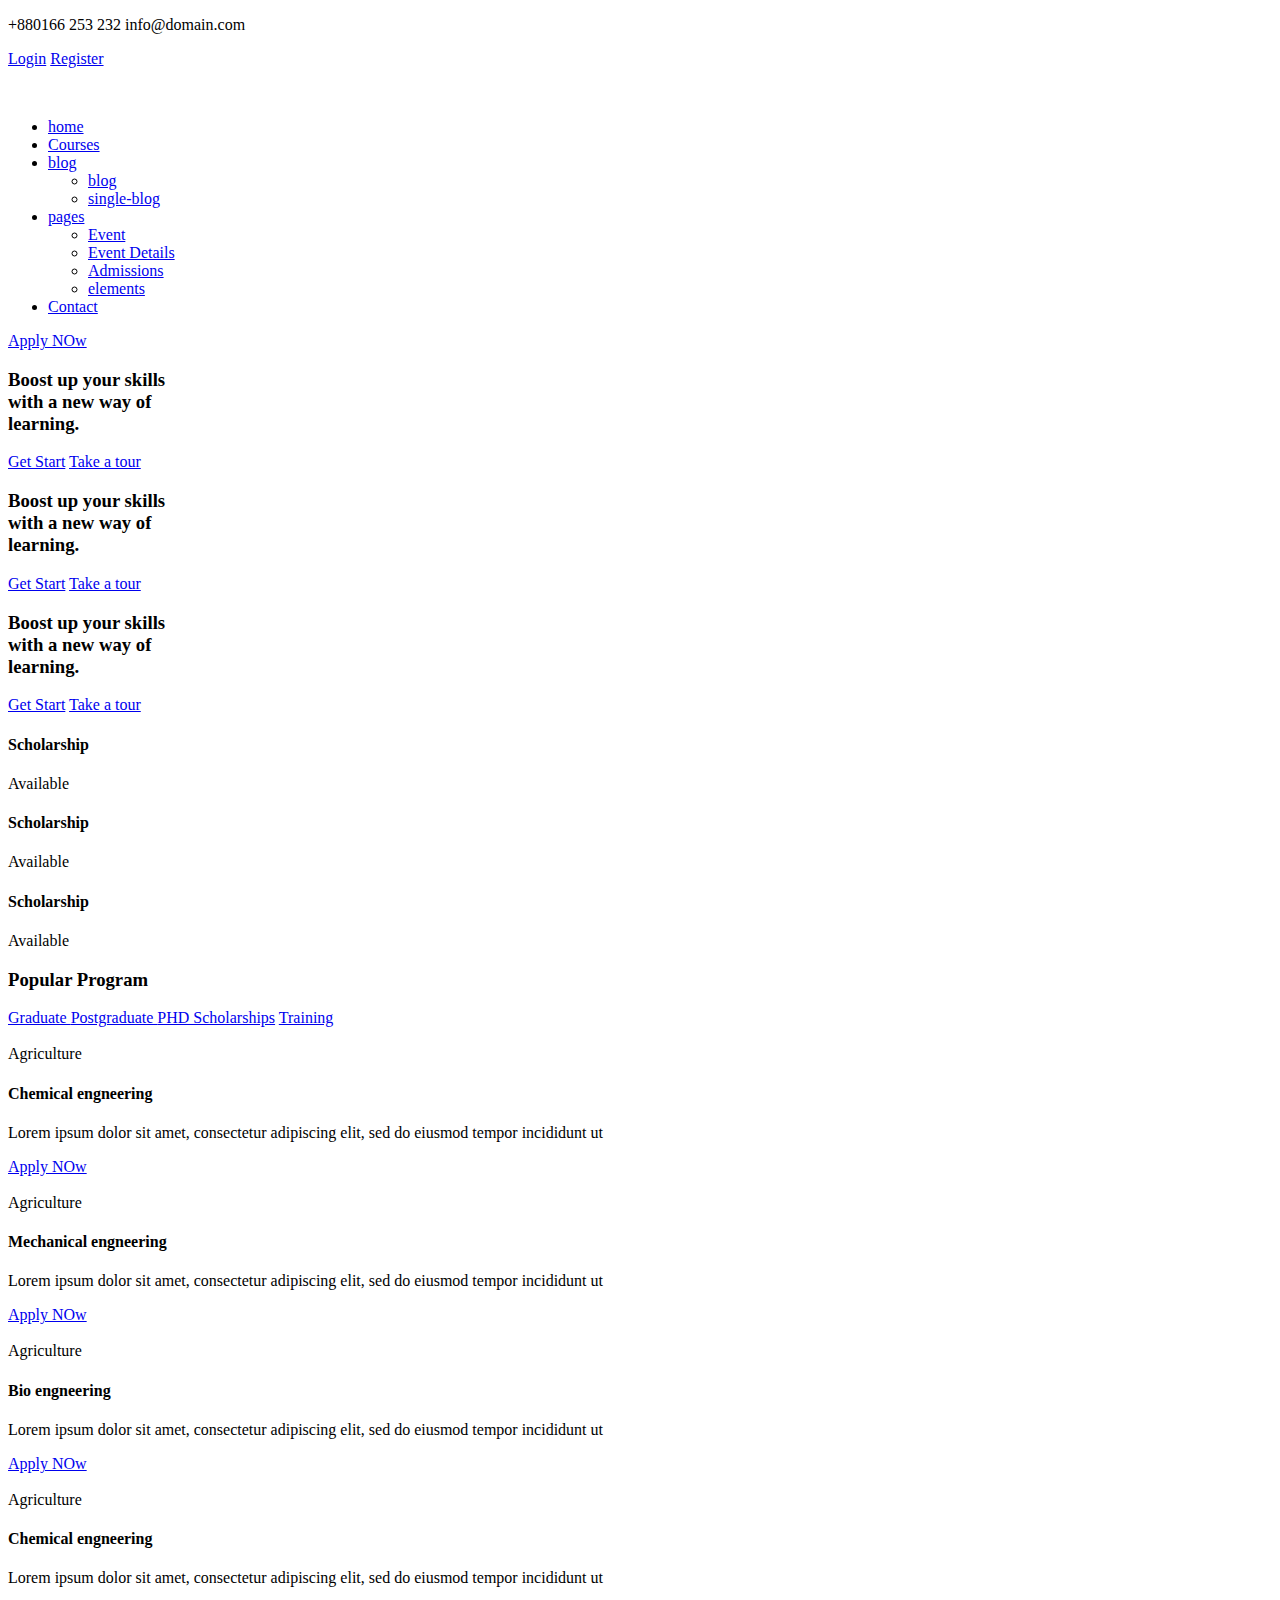
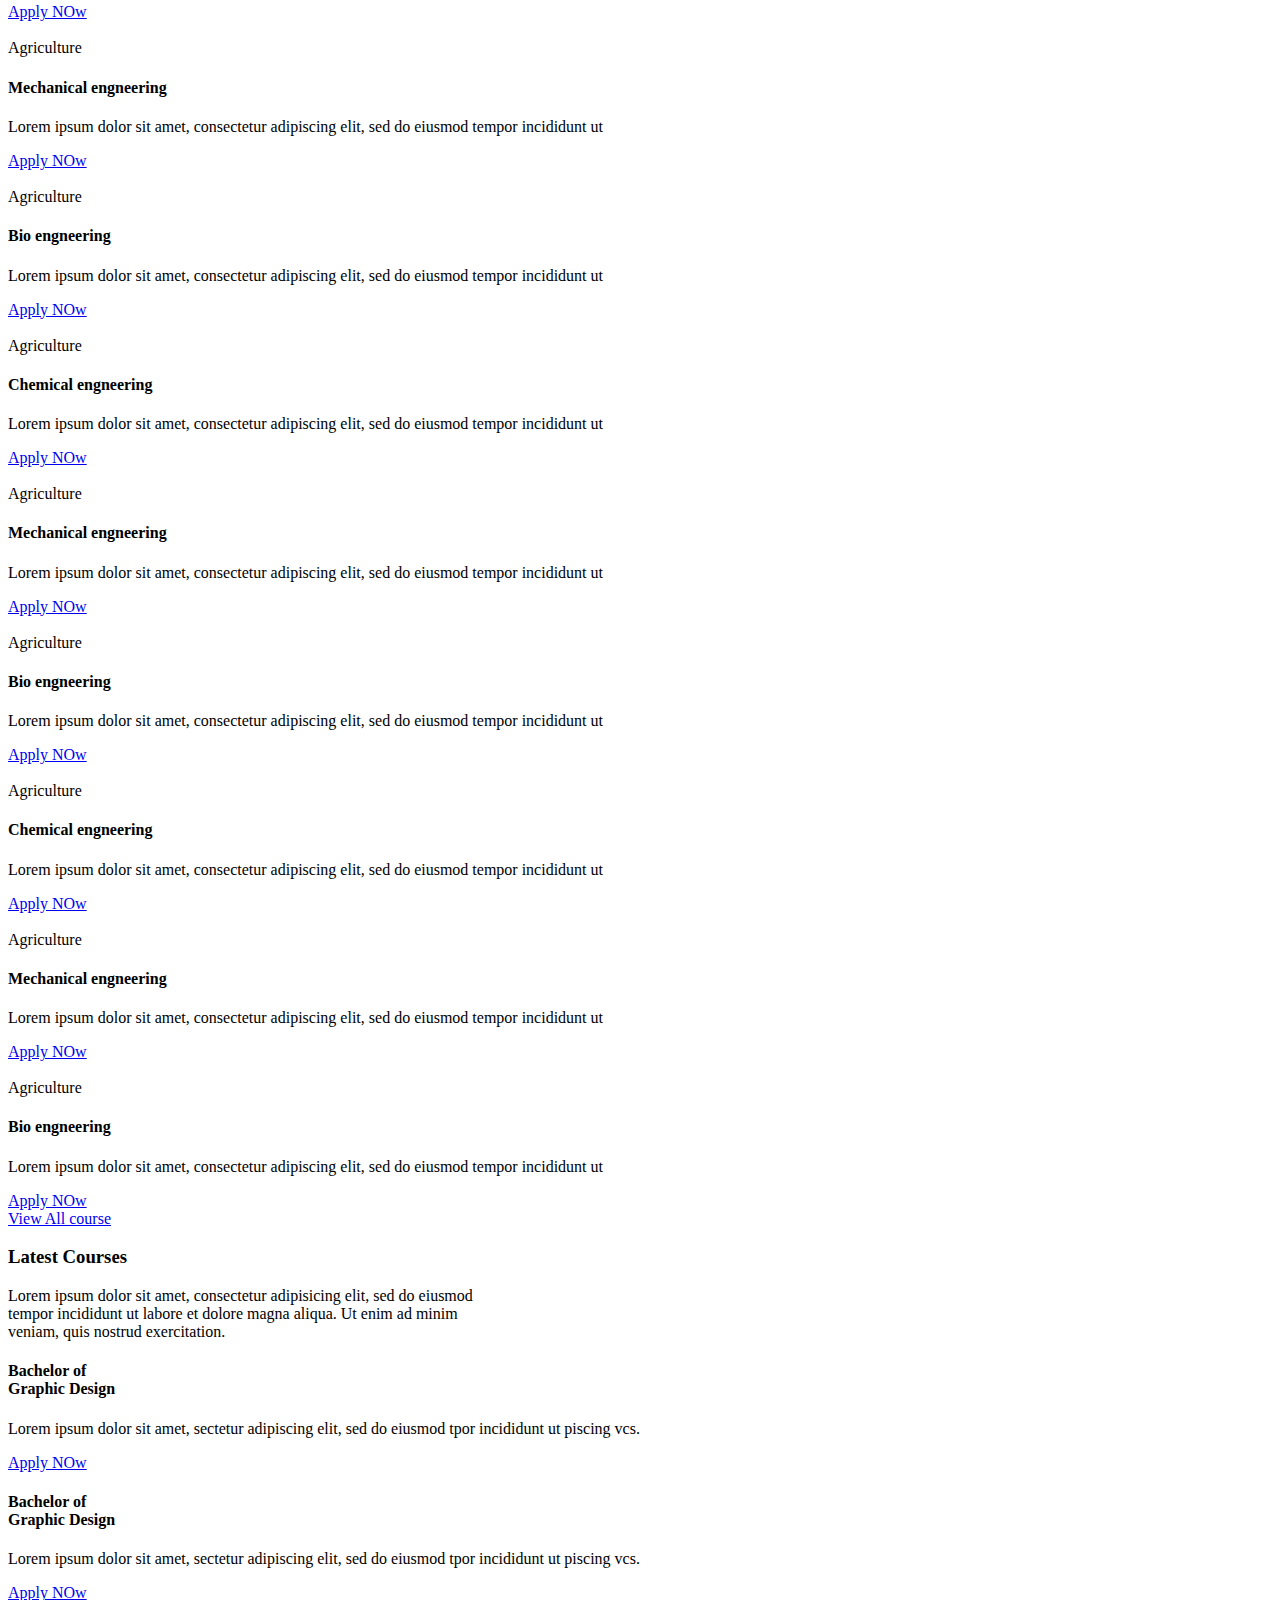
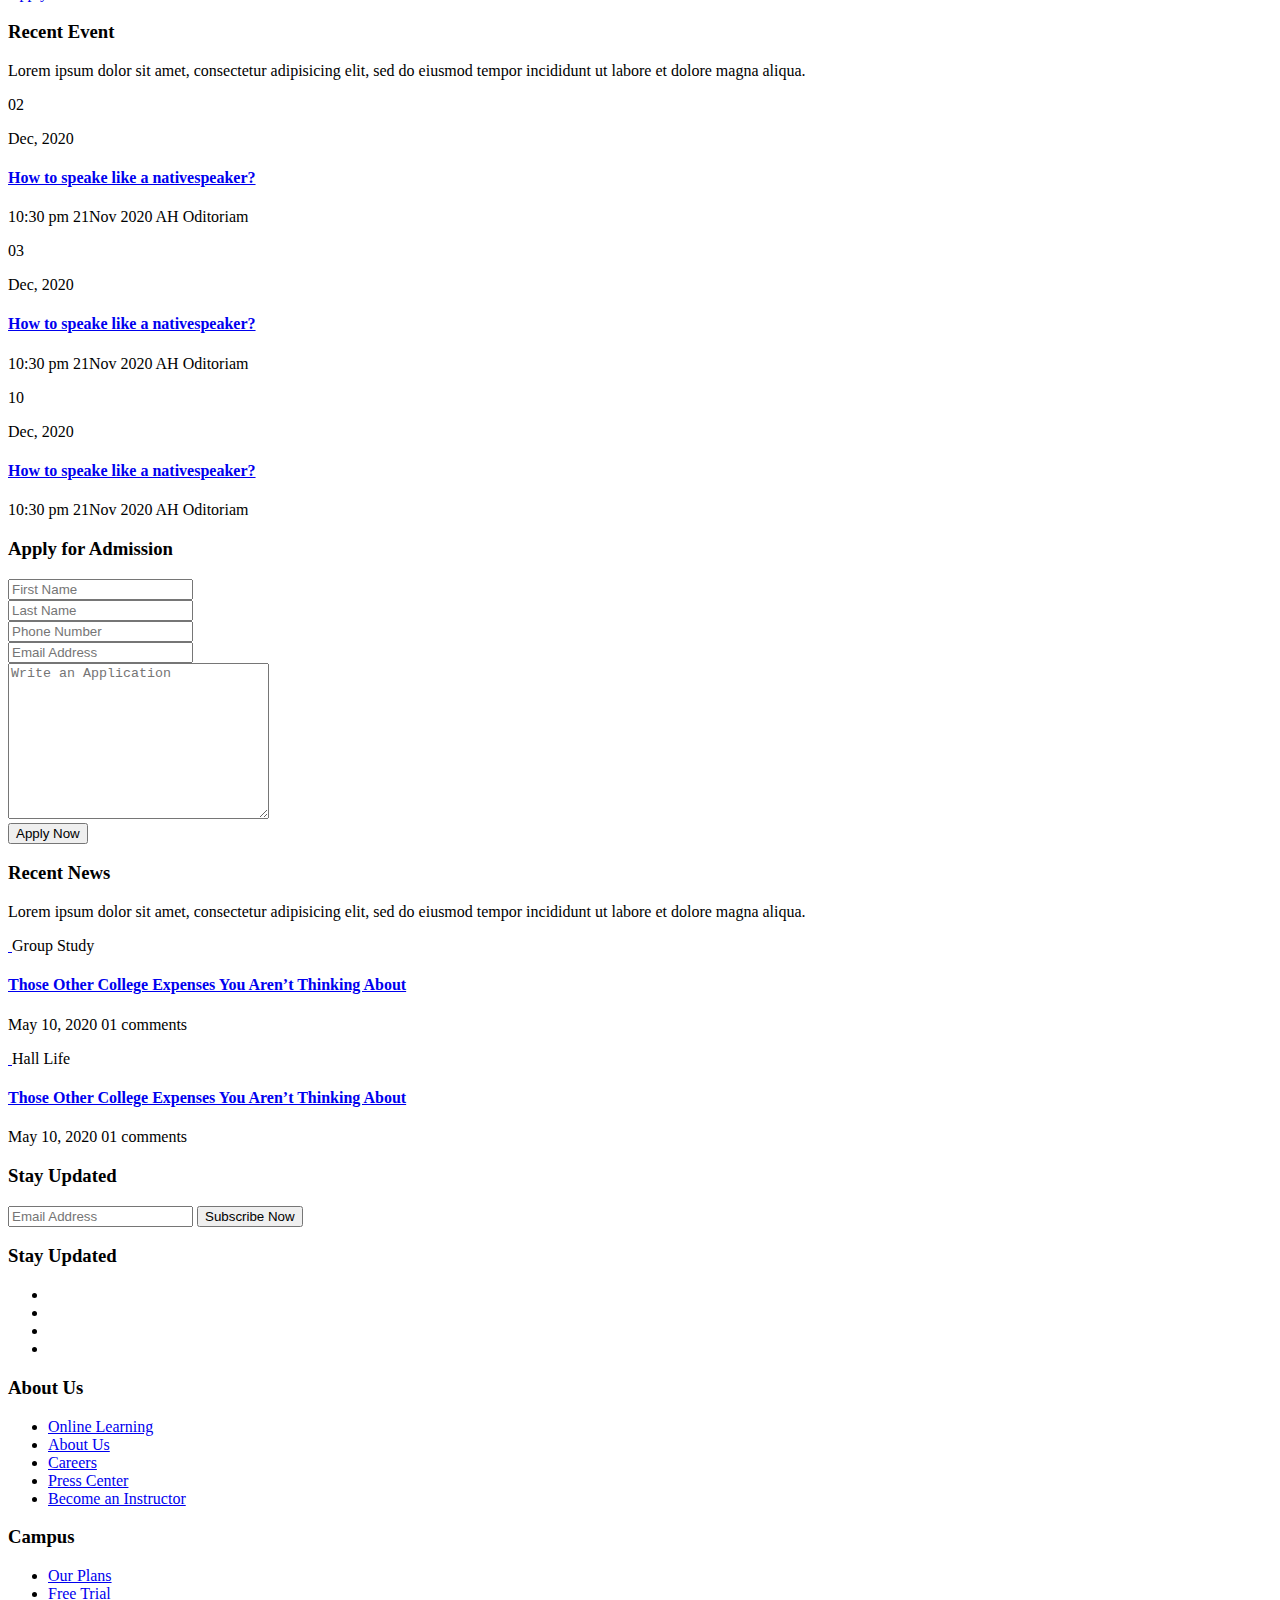
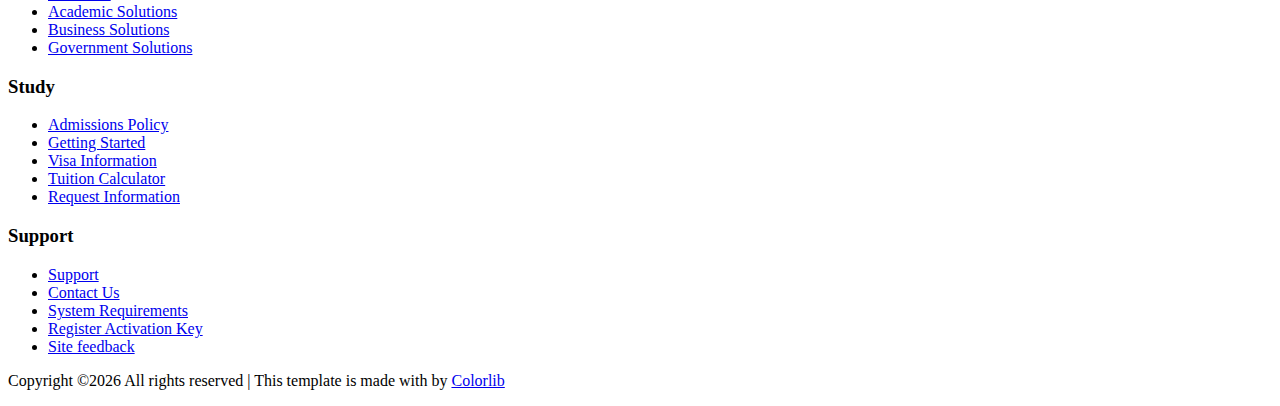
==== index.html @ 234c25ed "Uploading" ====
<!doctype html>
<html class="no-js" lang="zxx">

<head>
    <meta charset="utf-8">
    <meta http-equiv="x-ua-compatible" content="ie=edge">
    <title>Education</title>
    <meta name="description" content="">
    <meta name="viewport" content="width=device-width, initial-scale=1">

    <!-- <link rel="manifest" href="site.webmanifest"> -->
    <link rel="shortcut icon" type="image/x-icon" href="img/favicon.png">
    <!-- Place favicon.ico in the root directory -->

    <!-- CSS here -->
    <link rel="stylesheet" href="css/bootstrap.min.css">
    <link rel="stylesheet" href="css/owl.carousel.min.css">
    <link rel="stylesheet" href="css/magnific-popup.css">
    <link rel="stylesheet" href="css/font-awesome.min.css">
    <link rel="stylesheet" href="css/themify-icons.css">
    <link rel="stylesheet" href="css/nice-select.css">
    <link rel="stylesheet" href="css/flaticon.css">
    <link rel="stylesheet" href="css/gijgo.css">
    <link rel="stylesheet" href="css/animate.css">
    <link rel="stylesheet" href="css/slicknav.css">
    <link rel="stylesheet" href="css/style.css">
    <!-- <link rel="stylesheet" href="css/responsive.css"> -->
</head>

<body>
    <!--[if lte IE 9]>
            <p class="browserupgrade">You are using an <strong>outdated</strong> browser. Please <a href="https://browsehappy.com/">upgrade your browser</a> to improve your experience and security.</p>
        <![endif]-->

    <!-- header-start -->
    <header>
        <div class="header-area ">
            <div class="header-top_area">
                <div class="container-fluid">
                    <div class="row">
                        <div class="col-lg-12">
                            <div class="header_top_wrap d-flex justify-content-between align-items-center">
                                <div class="text_wrap">
                                    <p><span>+880166 253 232</span> <span>info@domain.com</span></p>
                                </div>
                                <div class="text_wrap">
                                    <p><a href="#"> <i class="ti-user"></i>  Login</a> <a href="#">Register</a></p>
                                </div>
                            </div>
                        </div>
                    </div>
                </div>
            </div>
            <div id="sticky-header" class="main-header-area">
                <div class="container-fluid">
                    <div class="row">
                        <div class="col-lg-12">
                            <div class="header_wrap d-flex justify-content-between align-items-center">
                                <div class="header_left">
                                    <div class="logo">
                                        <a href="index.html">
                                            <img src="img/logo.png" alt="">
                                        </a>
                                    </div>
                                </div>
                                <div class="header_right d-flex align-items-center">
                                    <div class="main-menu  d-none d-lg-block">
                                        <nav>
                                            <ul id="navigation">
                                                <li><a  href="index.html">home</a></li>
                                                <li><a href="Courses.html">Courses</a></li>
                                                <li><a href="#">blog <i class="ti-angle-down"></i></a>
                                                    <ul class="submenu">
                                                        <li><a href="blog.html">blog</a></li>
                                                        <li><a href="single-blog.html">single-blog</a></li>
                                                    </ul>
                                                </li>
                                                <li><a href="#">pages <i class="ti-angle-down"></i></a>
                                                    <ul class="submenu">
                                                        <li><a href="Event.html">Event</a></li>
                                                        <li><a href="event_details.html">Event Details</a></li>
                                                        <li><a href="Admissions.html">Admissions</a></li>
                                                        <li><a href="elements.html">elements</a></li>
                                                    </ul>
                                                </li>
                                                <li><a href="contact.html">Contact</a></li>
                                            </ul>
                                        </nav>
                                    </div>
                                    <div class="Appointment">
                                        <div class="book_btn d-none d-lg-block">
                                            <a data-scroll-nav='1' href="#">Apply NOw</a>
                                        </div>
                                    </div>
                                </div>
                            </div>
                        </div>
                        <div class="col-12">
                            <div class="mobile_menu d-block d-lg-none"></div>
                        </div>
                    </div>
                </div>
            </div>
        </div>
    </header>
    <!-- header-end -->

    <!-- slider_area_start -->
    <div class="slider_area">
        <div class="slider_active owl-carousel">
            <!-- single_carouse -->
            <div class="single_slider  d-flex align-items-center slider_bg_1">
                <div class="container">
                    <div class="row">
                        <div class="col-xl-12">
                            <div class="slider_text ">
                                <h3>Boost up your skills <br>
                                    with a new way of <br>
                                    learning.</h3>
                                <a href="#" class="boxed-btn3">Get Start</a>
                                <a href="#" class="boxed-btn4">Take a tour</a>
                            </div>
                        </div>
                    </div>
                </div>
            </div>
            <!--/ single_carouse -->
            <!-- single_carouse -->
            <div class="single_slider  d-flex align-items-center slider_bg_2">
                <div class="container">
                    <div class="row">
                        <div class="col-xl-12">
                            <div class="slider_text ">
                                <h3>Boost up your skills <br>
                                    with a new way of <br>
                                    learning.</h3>
                                <a href="#" class="boxed-btn3">Get Start</a>
                                <a href="#" class="boxed-btn4">Take a tour</a>
                            </div>
                        </div>
                    </div>
                </div>
            </div>
            <!--/ single_carouse -->
            <!-- single_carouse -->
            <div class="single_slider  d-flex align-items-center slider_bg_1">
                <div class="container">
                    <div class="row">
                        <div class="col-xl-12">
                            <div class="slider_text ">
                                <h3>Boost up your skills <br>
                                    with a new way of <br>
                                    learning.</h3>
                                <a href="#" class="boxed-btn3">Get Start</a>
                                <a href="#" class="boxed-btn4">Take a tour</a>
                            </div>
                        </div>
                    </div>
                </div>
            </div>
            <!--/ single_carouse -->
        </div>
    </div>
    <!-- slider_area_end -->

    <!-- service_area_start  -->
    <div class="service_area gray_bg">
        <div class="container">
            <div class="row justify-content-center ">
                <div class="col-lg-4 col-md-6">
                    <div class="single_service d-flex align-items-center ">
                        <div class="icon">
                            <i class="flaticon-school"></i>
                        </div>
                        <div class="service_info">
                            <h4>Scholarship</h4>
                            <p>Available</p>
                        </div>
                    </div>
                </div>
                <div class="col-lg-4 col-md-6">
                    <div class="single_service d-flex align-items-center ">
                        <div class="icon">
                            <i class="flaticon-error"></i>
                        </div>
                        <div class="service_info">
                            <h4>Scholarship</h4>
                            <p>Available</p>
                        </div>
                    </div>
                </div>
                <div class="col-lg-4 col-md-6">
                    <div class="single_service d-flex align-items-center ">
                        <div class="icon">
                            <i class="flaticon-book"></i>
                        </div>
                        <div class="service_info">
                            <h4>Scholarship</h4>
                            <p>Available</p>
                        </div>
                    </div>
                </div>
            </div>
        </div>
    </div>
    <!--/ service_area_start  -->

    <!-- popular_program_area_start  -->
    <div class="popular_program_area section__padding">
        <div class="container">
            <div class="row">
                <div class="col-lg-12">
                    <div class="section_title text-center">
                        <h3>Popular Program</h3>
                    </div>
                </div>
            </div>
            <div class="row">
                <div class="col-lg-12">
                    <nav class="custom_tabs text-center">
                        <div class="nav" id="nav-tab" role="tablist">
                            <a class="nav-item nav-link active" id="nav-home-tab" data-toggle="tab" href="#nav-home" role="tab" aria-controls="nav-home" aria-selected="true">Graduate                                </a>
                            <a class="nav-item nav-link" id="nav-profile-tab" data-toggle="tab" href="#nav-profile" role="tab" aria-controls="nav-profile" aria-selected="false">Postgraduate </a>
                            <a class="nav-item nav-link" id="nav-contact-tab" data-toggle="tab" href="#nav-contact" role="tab" aria-controls="nav-contact" aria-selected="false">PHD Scholarships</a>
                            <a class="nav-item nav-link" id="nav-contact-tab" data-toggle="tab" href="#nav-contact2" role="tab" aria-controls="nav-contact" aria-selected="false">Training</a>
                        </div>
                    </nav>
                </div>
            </div>
            <div class="tab-content" id="nav-tabContent">
                <div class="tab-pane fade show active" id="nav-home" role="tabpanel" aria-labelledby="nav-home-tab">
                    <div class="row">
                        <div class="col-lg-4 col-md-6">
                            <div class="single__program">
                                <div class="program_thumb">
                                    <img src="img/program/1.png" alt="">
                                </div>
                                <div class="program__content">
                                    <span>Agriculture</span>
                                    <h4>Chemical engneering</h4>
                                    <p>Lorem ipsum dolor sit amet, consectetur adipiscing elit, sed do eiusmod tempor incididunt ut</p>
                                    <a href="#" class="boxed-btn5">Apply NOw</a>
                                </div>
                            </div>
                        </div>
                        <div class="col-lg-4 col-md-6">
                            <div class="single__program">
                                <div class="program_thumb">
                                    <img src="img/program/2.png" alt="">
                                </div>
                                <div class="program__content">
                                    <span>Agriculture</span>
                                    <h4>Mechanical engneering</h4>
                                    <p>Lorem ipsum dolor sit amet, consectetur adipiscing elit, sed do eiusmod tempor incididunt ut</p>
                                    <a href="#" class="boxed-btn5">Apply NOw</a>
                                </div>
                            </div>
                        </div>
                        <div class="col-lg-4 col-md-6">
                            <div class="single__program">
                                <div class="program_thumb">
                                    <img src="img/program/3.png" alt="">
                                </div>
                                <div class="program__content">
                                    <span>Agriculture</span>
                                    <h4>Bio engneering</h4>
                                    <p>Lorem ipsum dolor sit amet, consectetur adipiscing elit, sed do eiusmod tempor incididunt ut</p>
                                    <a href="#" class="boxed-btn5">Apply NOw</a>
                                </div>
                            </div>
                        </div>
                    </div>
                </div>
                <div class="tab-pane fade" id="nav-profile" role="tabpanel" aria-labelledby="nav-profile-tab">
                                <div class="row">
                            <div class="col-lg-4 col-md-6">
                                <div class="single__program">
                                    <div class="program_thumb">
                                        <img src="img/program/1.png" alt="">
                                    </div>
                                    <div class="program__content">
                                        <span>Agriculture</span>
                                        <h4>Chemical engneering</h4>
                                        <p>Lorem ipsum dolor sit amet, consectetur adipiscing elit, sed do eiusmod tempor incididunt ut</p>
                                        <a href="#" class="boxed-btn5">Apply NOw</a>
                                    </div>
                                </div>
                            </div>
                            <div class="col-lg-4 col-md-6">
                                <div class="single__program">
                                    <div class="program_thumb">
                                        <img src="img/program/3.png" alt="">
                                    </div>
                                    <div class="program__content">
                                        <span>Agriculture</span>
                                        <h4>Mechanical engneering</h4>
                                        <p>Lorem ipsum dolor sit amet, consectetur adipiscing elit, sed do eiusmod tempor incididunt ut</p>
                                        <a href="#" class="boxed-btn5">Apply NOw</a>
                                    </div>
                                </div>
                            </div>
                            <div class="col-lg-4 col-md-6">
                                <div class="single__program">
                                    <div class="program_thumb">
                                        <img src="img/program/2.png" alt="">
                                    </div>
                                    <div class="program__content">
                                        <span>Agriculture</span>
                                        <h4>Bio engneering</h4>
                                        <p>Lorem ipsum dolor sit amet, consectetur adipiscing elit, sed do eiusmod tempor incididunt ut</p>
                                        <a href="#" class="boxed-btn5">Apply NOw</a>
                                    </div>
                                </div>
                            </div>
                        </div>
                </div>
                <div class="tab-pane fade" id="nav-contact" role="tabpanel" aria-labelledby="nav-contact-tab">
                                <div class="row">
                            <div class="col-lg-4 col-md-6">
                                <div class="single__program">
                                    <div class="program_thumb">
                                        <img src="img/program/3.png" alt="">
                                    </div>
                                    <div class="program__content">
                                        <span>Agriculture</span>
                                        <h4>Chemical engneering</h4>
                                        <p>Lorem ipsum dolor sit amet, consectetur adipiscing elit, sed do eiusmod tempor incididunt ut</p>
                                        <a href="#" class="boxed-btn5">Apply NOw</a>
                                    </div>
                                </div>
                            </div>
                            <div class="col-lg-4 col-md-6">
                                <div class="single__program">
                                    <div class="program_thumb">
                                        <img src="img/program/2.png" alt="">
                                    </div>
                                    <div class="program__content">
                                        <span>Agriculture</span>
                                        <h4>Mechanical engneering</h4>
                                        <p>Lorem ipsum dolor sit amet, consectetur adipiscing elit, sed do eiusmod tempor incididunt ut</p>
                                        <a href="#" class="boxed-btn5">Apply NOw</a>
                                    </div>
                                </div>
                            </div>
                            <div class="col-lg-4 col-md-6">
                                <div class="single__program">
                                    <div class="program_thumb">
                                        <img src="img/program/1.png" alt="">
                                    </div>
                                    <div class="program__content">
                                        <span>Agriculture</span>
                                        <h4>Bio engneering</h4>
                                        <p>Lorem ipsum dolor sit amet, consectetur adipiscing elit, sed do eiusmod tempor incididunt ut</p>
                                        <a href="#" class="boxed-btn5">Apply NOw</a>
                                    </div>
                                </div>
                            </div>
                        </div>
                </div>
                <div class="tab-pane fade" id="nav-contact2" role="tabpanel" aria-labelledby="nav-contact-tab">
                                <div class="row">
                            <div class="col-lg-4 col-md-6">
                                <div class="single__program">
                                    <div class="program_thumb">
                                        <img src="img/program/2.png" alt="">
                                    </div>
                                    <div class="program__content">
                                        <span>Agriculture</span>
                                        <h4>Chemical engneering</h4>
                                        <p>Lorem ipsum dolor sit amet, consectetur adipiscing elit, sed do eiusmod tempor incididunt ut</p>
                                        <a href="#" class="boxed-btn5">Apply NOw</a>
                                    </div>
                                </div>
                            </div>
                            <div class="col-lg-4 col-md-6">
                                <div class="single__program">
                                    <div class="program_thumb">
                                        <img src="img/program/1.png" alt="">
                                    </div>
                                    <div class="program__content">
                                        <span>Agriculture</span>
                                        <h4>Mechanical engneering</h4>
                                        <p>Lorem ipsum dolor sit amet, consectetur adipiscing elit, sed do eiusmod tempor incididunt ut</p>
                                        <a href="#" class="boxed-btn5">Apply NOw</a>
                                    </div>
                                </div>
                            </div>
                            <div class="col-lg-4 col-md-6">
                                <div class="single__program">
                                    <div class="program_thumb">
                                        <img src="img/program/3.png" alt="">
                                    </div>
                                    <div class="program__content">
                                        <span>Agriculture</span>
                                        <h4>Bio engneering</h4>
                                        <p>Lorem ipsum dolor sit amet, consectetur adipiscing elit, sed do eiusmod tempor incididunt ut</p>
                                        <a href="#" class="boxed-btn5">Apply NOw</a>
                                    </div>
                                </div>
                            </div>
                        </div>
                </div>
            </div>

            <div class="row">
                <div class="col-lg-12">
                    <div class="course_all_btn text-center">
                        <a href="Courses.html" class="boxed-btn4">View All course</a>
                    </div>
                </div>
            </div>
        </div>
    </div>
    <!-- popular_program_area_end -->

    <!-- latest_coures_area_start  -->
    <div class="latest_coures_area">
        <div class="latest_coures_inner">
            <div class="container">
                <div class="row">
                    <div class="col-lg-8">
                        <div class="coures_info">
                            <div class="section_title white_text">
                                <h3>Latest Courses</h3>
                                <p>Lorem ipsum dolor sit amet, consectetur adipisicing elit, sed do eiusmod <br> tempor incididunt ut labore et dolore magna aliqua. Ut enim ad minim <br> veniam, quis nostrud exercitation.</p>
                            </div>
                            <div class="coures_wrap d-flex">
                                <div class="single_wrap">
                                    <div class="icon">
                                        <i class="flaticon-lab"></i>
                                    </div>
                                    <h4>Bachelor of <br>
                                        Graphic Design</h4>
                                        <p>Lorem ipsum dolor sit amet, sectetur adipiscing elit, sed do eiusmod tpor incididunt ut piscing vcs.</p>
                                        <a href="#" class="boxed-btn5">Apply NOw</a>
                                </div>
                                <div class="single_wrap">
                                    <div class="icon">
                                        <i class="flaticon-lab"></i>
                                    </div>
                                    <h4>Bachelor of <br>
                                        Graphic Design</h4>
                                        <p>Lorem ipsum dolor sit amet, sectetur adipiscing elit, sed do eiusmod tpor incididunt ut piscing vcs.</p>
                                        <a href="#" class="boxed-btn5">Apply NOw</a>
                                </div>
                            </div>
                        </div>
                    </div>
                </div>
            </div>
        </div>
    </div>
    <!--/ latest_coures_area_end -->

    <!-- recent_event_area_strat  -->
    <div class="recent_event_area section__padding">
        <div class="container">
            <div class="row justify-content-center">
                <div class="col-lg-8 col-md-10">
                    <div class="section_title text-center mb-70">
                        <h3 class="mb-45">Recent Event</h3>
                        <p>Lorem ipsum dolor sit amet, consectetur adipisicing elit, sed do eiusmod tempor incididunt ut labore et dolore magna aliqua.</p>
                    </div>
                </div>
            </div>
            <div class="row justify-content-center">
                <div class="col-lg-10">
                    <div class="single_event d-flex align-items-center">
                        <div class="date text-center">
                            <span>02</span>
                            <p>Dec, 2020</p>
                        </div>
                        <div class="event_info">
                            <a href="event_details.html">
                                <h4>How to speake like a nativespeaker?</h4>
                             </a>
                            <p><span> <i class="flaticon-clock"></i> 10:30 pm</span> <span> <i class="flaticon-calendar"></i> 21Nov 2020 </span> <span> <i class="flaticon-placeholder"></i> AH Oditoriam</span> </p>
                        </div>
                    </div>
                    <div class="single_event d-flex align-items-center">
                        <div class="date text-center">
                            <span>03</span>
                            <p>Dec, 2020</p>
                        </div>
                        <div class="event_info">
                            <a href="event_details.html">
                                <h4>How to speake like a nativespeaker?</h4>
                             </a>
                            <p><span> <i class="flaticon-clock"></i> 10:30 pm</span> <span> <i class="flaticon-calendar"></i> 21Nov 2020 </span> <span> <i class="flaticon-placeholder"></i> AH Oditoriam</span> </p>
                        </div>
                    </div>
                    <div class="single_event d-flex align-items-center">
                        <div class="date text-center">
                            <span>10</span>
                            <p>Dec, 2020</p>
                        </div>
                        <div class="event_info">
                            <a href="event_details.html">
                                <h4>How to speake like a nativespeaker?</h4>
                             </a>
                            <p><span> <i class="flaticon-clock"></i> 10:30 pm</span> <span> <i class="flaticon-calendar"></i> 21Nov 2020 </span> <span> <i class="flaticon-placeholder"></i> AH Oditoriam</span> </p>
                        </div>
                    </div>
                </div>
            </div>
        </div>
    </div>
    <!-- recent_event_area_end  -->

    <!-- latest_coures_area_start  -->
    <div data-scroll-index='1' class="admission_area">
        <div class="admission_inner">
            <div class="container">
                <div class="row justify-content-end">
                    <div class="col-lg-7">
                        <div class="admission_form">
                            <h3>Apply for Admission</h3>
                            <form action="#">
                                <div class="row">
                                    <div class="col-md-6">
                                        <div class="single_input">
                                            <input type="text" placeholder="First Name" >
                                        </div>
                                    </div>
                                    <div class="col-md-6">
                                        <div class="single_input">
                                            <input type="text" placeholder="Last Name" >
                                        </div>
                                    </div>
                                    <div class="col-md-6">
                                        <div class="single_input">
                                            <input type="text" placeholder="Phone Number" >
                                        </div>
                                    </div>
                                    <div class="col-md-6">
                                        <div class="single_input">
                                            <input type="text" placeholder="Email Address" >
                                        </div>
                                    </div>
                                    <div class="col-md-12">
                                        <div class="single_input">
                                            <textarea cols="30" placeholder="Write an Application" rows="10"></textarea>
                                        </div>
                                    </div>
                                    <div class="col-md-12">
                                        <div class="apply_btn">
                                            <button class="boxed-btn3" type="submit">Apply Now</button>
                                        </div>
                                    </div>
                                </div>
                            </form>
                        </div>
                    </div>
                </div>
            </div>
        </div>
    </div>
    <!--/ latest_coures_area_end -->


    <!-- recent_news_area_start  -->
    <div class="recent_news_area section__padding">
        <div class="container">
            <div class="row justify-content-center">
                <div class="col-lg-8 col-md-10">
                    <div class="section_title text-center mb-70">
                        <h3 class="mb-45">Recent News</h3>
                        <p>Lorem ipsum dolor sit amet, consectetur adipisicing elit, sed do eiusmod tempor incididunt ut labore et dolore magna aliqua.</p>
                    </div>
                </div>
            </div>
            <div class="row">
                <div class="col-md-6">
                    <div class="single__news">
                        <div class="thumb">
                            <a href="single-blog.html">
                                <img src="img/news/1.png" alt="">
                            </a>
                            <span class="badge">Group Study</span>
                        </div>
                        <div class="news_info">
                            <a href="single-blog.html">
                                <h4>Those Other College Expenses You
                                    Aren’t Thinking About</h4>
                            </a>
                            <p class="d-flex align-items-center"> <span><i class="flaticon-calendar-1"></i> May 10, 2020</span> 
                            
                            <span> <i class="flaticon-comment"></i> 01 comments</span>
                            </p>
                        </div>
                    </div>
                </div>
                <div class="col-md-6">
                    <div class="single__news">
                        <div class="thumb">
                            <a href="single-blog.html">
                                <img src="img/news/2.png" alt="">
                            </a>
                            <span class="badge bandge_2">Hall Life</span>
                        </div>
                        <div class="news_info">
                            <a href="single-blog.html">
                                <h4>Those Other College Expenses You
                                    Aren’t Thinking About</h4>
                            </a>
                            <p class="d-flex align-items-center"> <span><i class="flaticon-calendar-1"></i> May 10, 2020</span> 
                            
                            <span> <i class="flaticon-comment"></i> 01 comments</span>
                            </p>
                        </div>
                    </div>
                </div>
            </div>
        </div>
    </div>
    <!-- recent_news_area_end  -->

    <!-- footer start -->
    <footer class="footer">
        <div class="footer_top">
            <div class="container">
                <div class="newsLetter_wrap">
                    <div class="row justify-content-between">
                        <div class="col-md-7">
                            <div class="footer_widget">
                                <h3 class="footer_title">
                                    Stay Updated
                                </h3>
                                <form action="#" class="newsletter_form">
                                    <input type="text" placeholder="Email Address">
                                    <button type="submit">Subscribe Now</button>
                                </form>
                            </div>
                        </div>
                        <div class="col-md-12 col-lg-5">
                            <div class="footer_widget">
                                <h3 class="footer_title">
                                    Stay Updated
                                </h3>
                                <div class="socail_links">
                                    <ul>
                                        <li>
                                            <a href="#">
                                                <i class="ti-facebook"></i>
                                            </a>
                                        </li>
                                        <li>
                                            <a href="#">
                                                <i class="fa fa-twitter"></i>
                                            </a>
                                        </li>
                                        <li>
                                            <a href="#">
                                                <i class="fa fa-google-plus"></i>
                                            </a>
                                        </li>
                                        <li>
                                            <a href="#">
                                                <i class="fa fa-linkedin"></i>
                                            </a>
                                        </li>
                                    </ul>
                                </div>
    
                            </div>
                        </div>
                    </div>
                </div>
                <div class="row">
                    <div class="col-xl-3 col-md-6 col-lg-3">
                        <div class="footer_widget">
                            <h3 class="footer_title">
                                About Us
                            </h3>
                            <ul>
                                <li><a href="#">Online Learning</a></li>
                                <li><a href="#">About Us</a></li>
                                <li><a href="#">Careers</a></li>
                                <li><a href="#">Press Center</a></li>
                                <li><a href="#">Become an Instructor</a></li>
                            </ul>
                        </div>
                    </div>
                    <div class="col-xl-3 col-md-6 col-lg-3">
                        <div class="footer_widget">
                            <h3 class="footer_title">
                                Campus
                            </h3>
                            <ul>
                                <li><a href="#">Our Plans</a></li>
                                <li><a href="#">Free Trial</a></li>
                                <li><a href="#">Academic Solutions</a></li>
                                <li><a href="#">Business Solutions</a></li>
                                <li><a href="#">Government Solutions</a></li>
                            </ul>
                        </div>
                    </div>
                    <div class="col-xl-3 col-md-6 col-lg-3">
                        <div class="footer_widget">
                            <h3 class="footer_title">
                                Study
                            </h3>
                            <ul>
                                <li><a href="#">Admissions Policy</a></li>
                                <li><a href="#">Getting Started</a></li>
                                <li><a href="#">Visa Information</a></li>
                                <li><a href="#">Tuition Calculator</a></li>
                                <li><a href="#">Request Information</a></li>
                            </ul>
                        </div>
                    </div>
                    <div class="col-xl-3 col-md-6 col-lg-3">
                        <div class="footer_widget">
                            <h3 class="footer_title">
                                Support
                            </h3>
                            <ul>
                                <li><a href="#">Support</a></li>
                                <li><a href="#">Contact Us</a></li>
                                <li><a href="#">System Requirements</a></li>
                                <li><a href="#">Register Activation Key</a></li>
                                <li><a href="#">Site feedback</a></li>
                            </ul>
                        </div>
                    </div>
                </div>
            </div>
        </div>
        <div class="copy-right_text">
            <div class="container">
                <div class="footer_border"></div>
                <div class="row">
                    <div class="col-xl-12">
                        <p class="copy_right text-center">
                            <p><!-- Link back to Colorlib can't be removed. Template is licensed under CC BY 3.0. -->
  Copyright &copy;<script>document.write(new Date().getFullYear());</script> All rights reserved | This template is made with <i class="ti-heart" aria-hidden="true"></i> by <a href="https://colorlib.com" target="_blank">Colorlib</a>
  <!-- Link back to Colorlib can't be removed. Template is licensed under CC BY 3.0. --></p>
                        </p>
                    </div>
                </div>
            </div>
        </div>
    </footer>
    <!-- footer end  -->


    <!-- JS here -->
    <script src="js/vendor/modernizr-3.5.0.min.js"></script>
    <script src="js/vendor/jquery-1.12.4.min.js"></script>
    <script src="js/popper.min.js"></script>
    <script src="js/bootstrap.min.js"></script>
    <script src="js/owl.carousel.min.js"></script>
    <script src="js/isotope.pkgd.min.js"></script>
    <script src="js/ajax-form.js"></script>
    <script src="js/waypoints.min.js"></script>
    <script src="js/jquery.counterup.min.js"></script>
    <script src="js/imagesloaded.pkgd.min.js"></script>
    <script src="js/scrollIt.js"></script>
    <script src="js/jquery.scrollUp.min.js"></script>
    <script src="js/wow.min.js"></script>
    <script src="js/nice-select.min.js"></script>
    <script src="js/jquery.slicknav.min.js"></script>
    <script src="js/jquery.magnific-popup.min.js"></script>
    <script src="js/plugins.js"></script>
    <script src="js/gijgo.min.js"></script>

    <!--contact js-->
    <script src="js/contact.js"></script>
    <script src="js/jquery.ajaxchimp.min.js"></script>
    <script src="js/jquery.form.js"></script>
    <script src="js/jquery.validate.min.js"></script>
    <script src="js/mail-script.js"></script>

    <script src="js/main.js"></script>

</body>

</html>
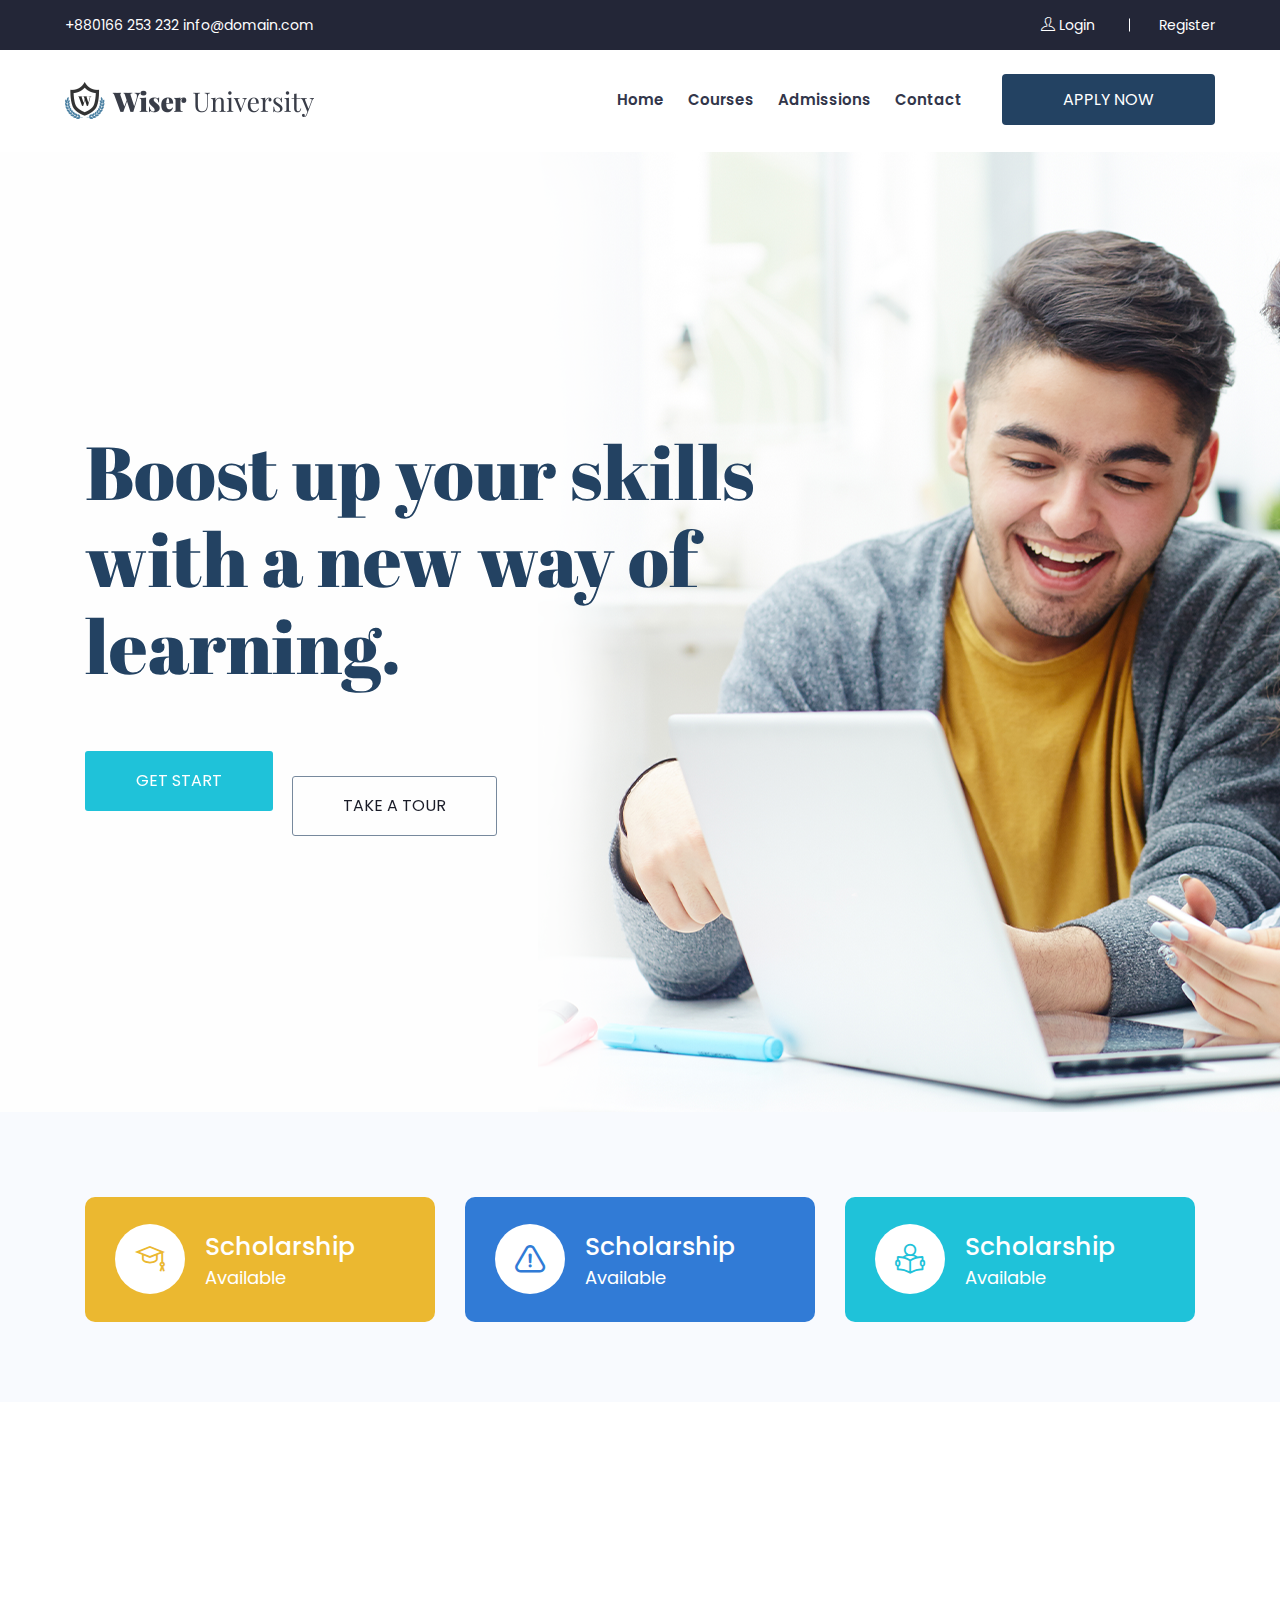
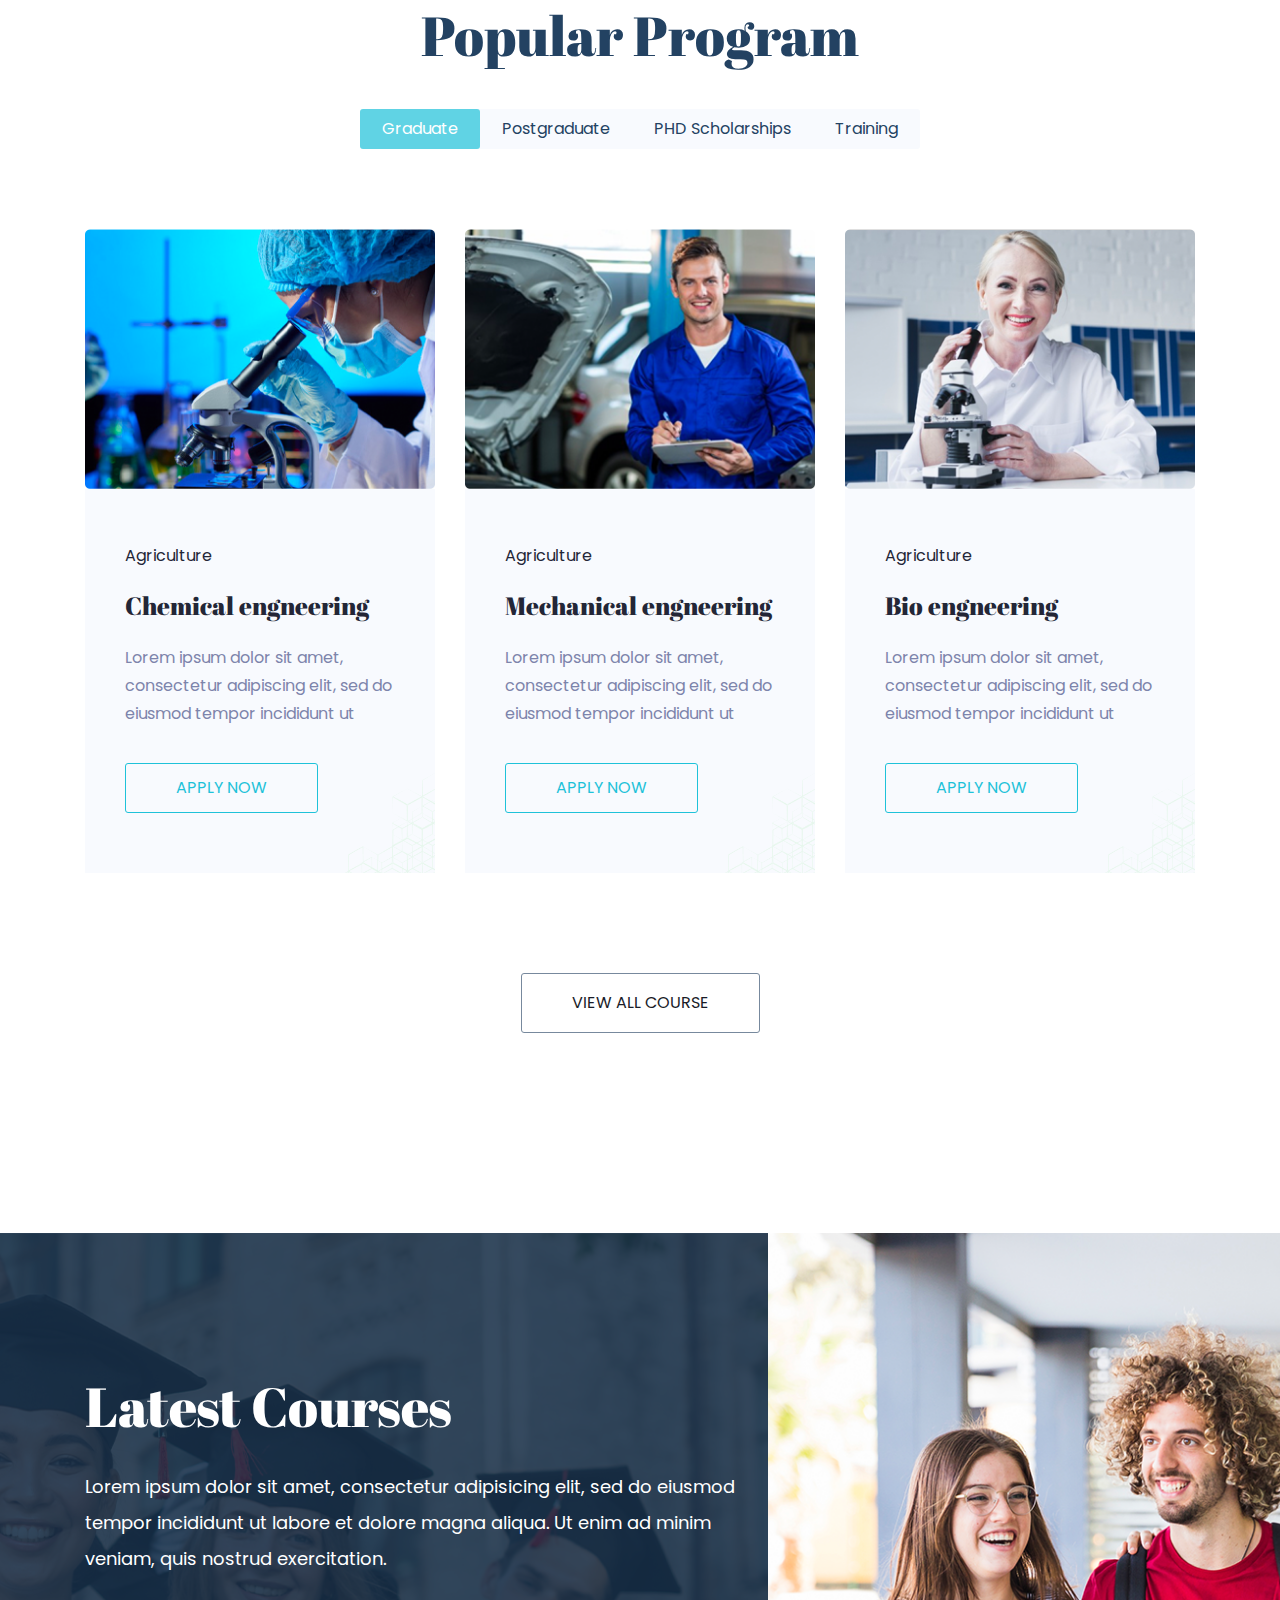
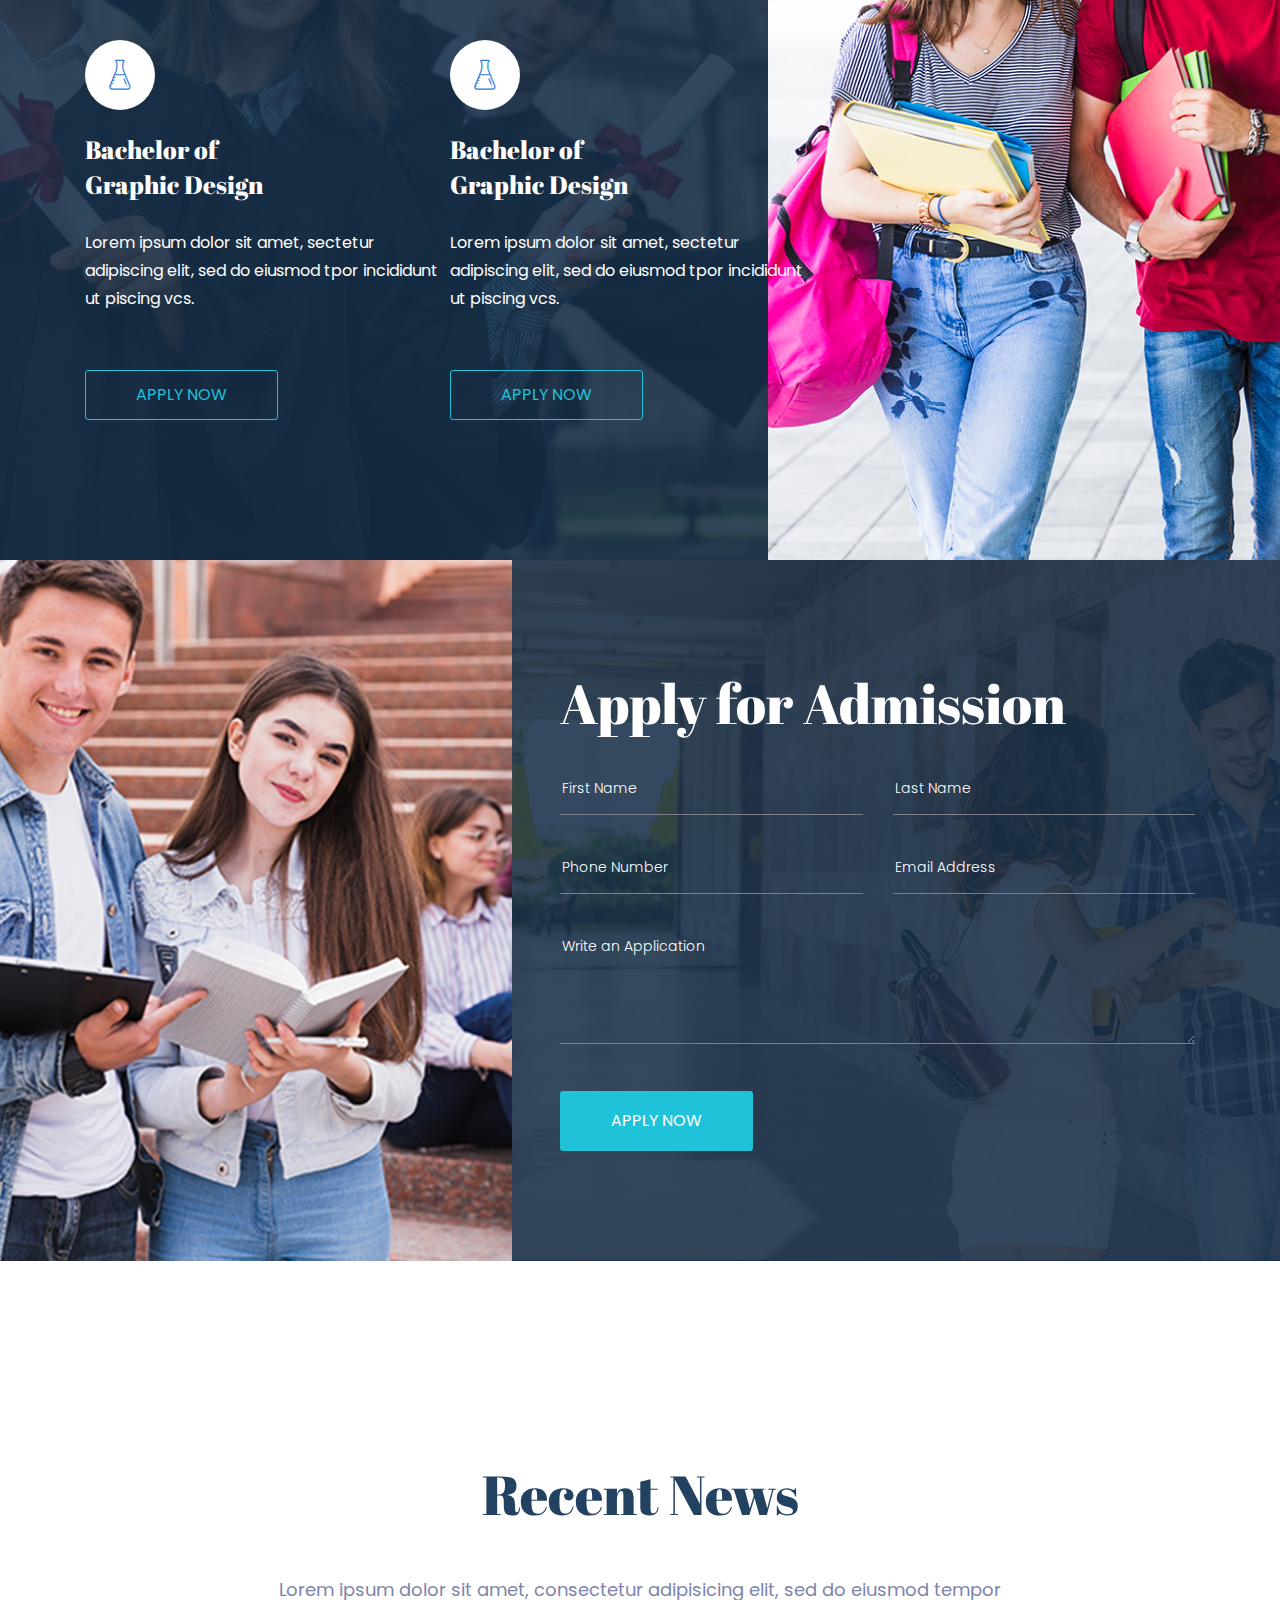
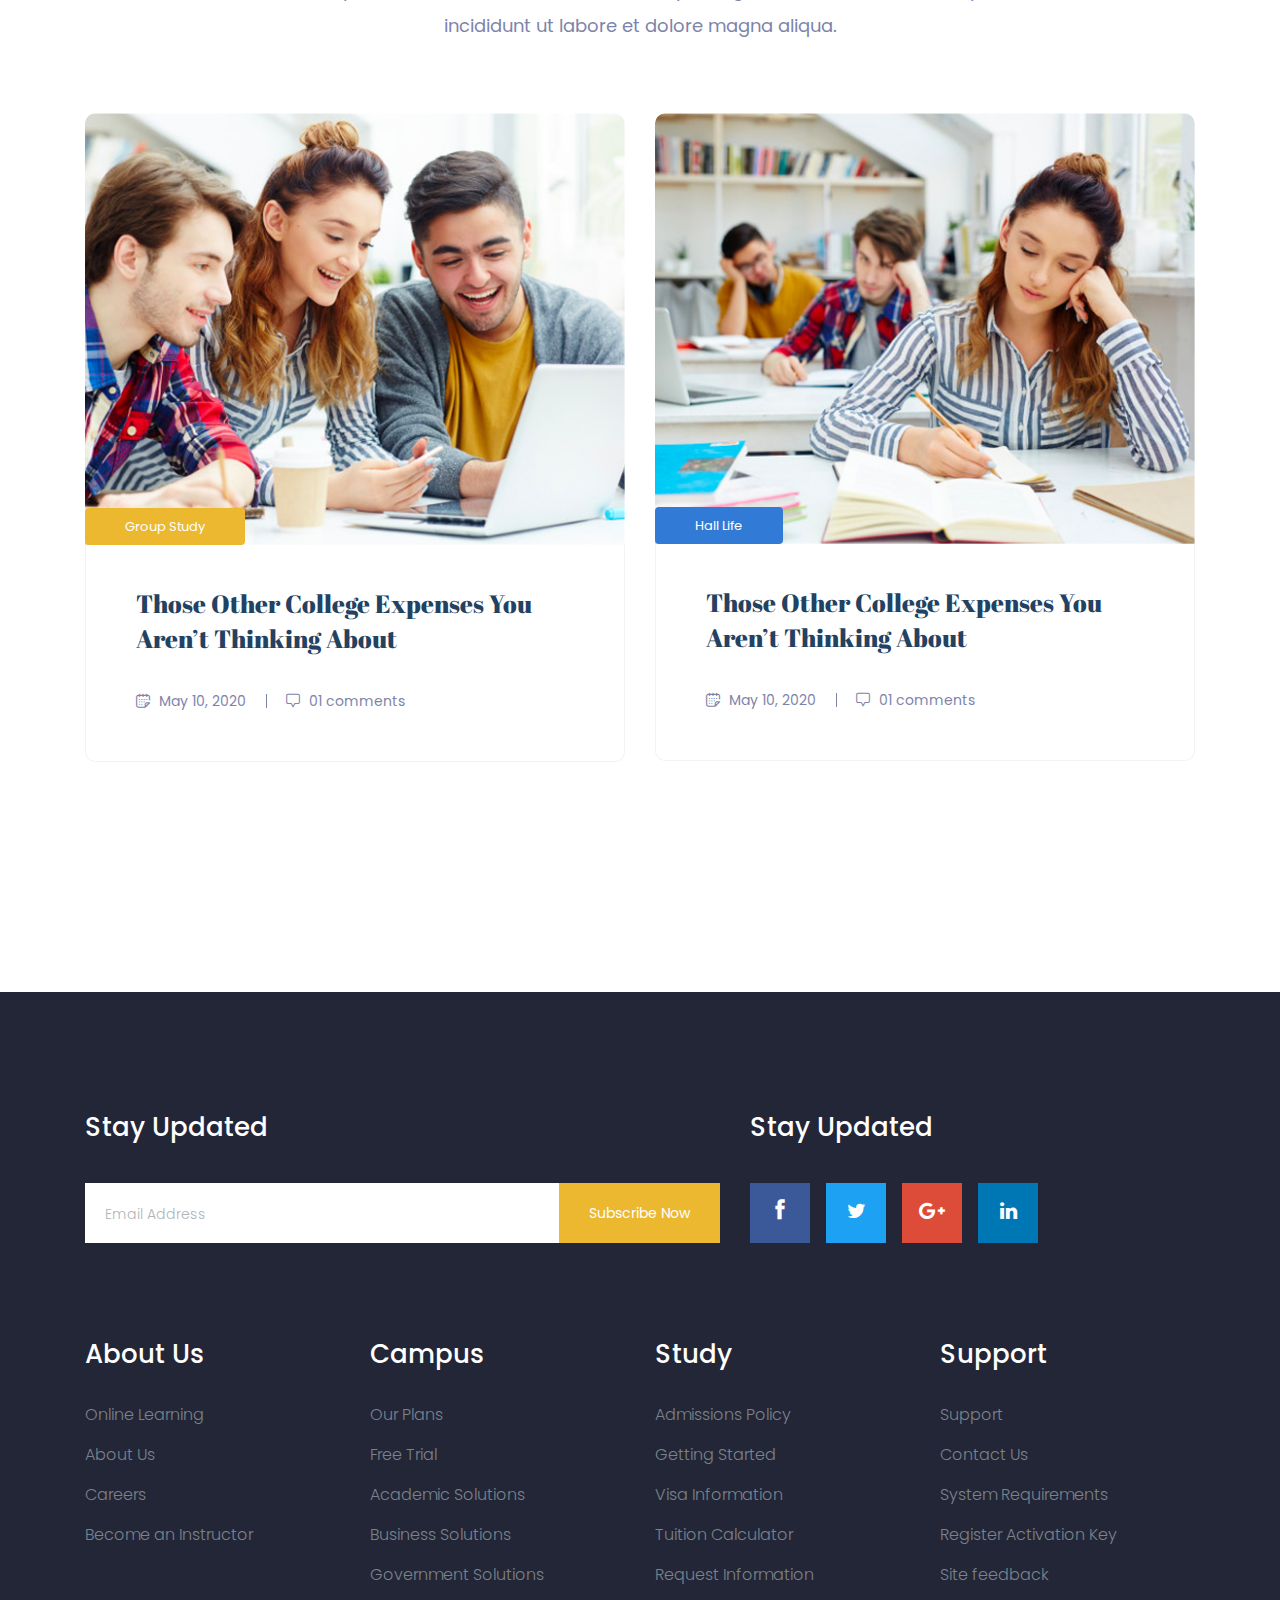
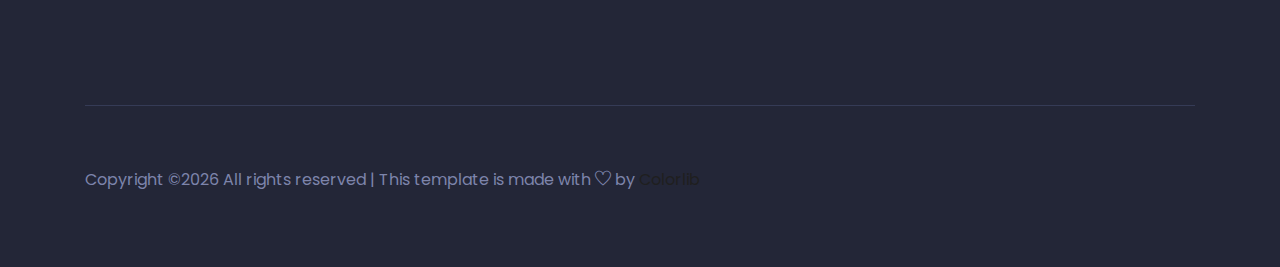
==== commit c10e6ecd: "Editing" ====
--- a/index.html
+++ b/index.html
@@ -4,7 +4,7 @@
 <head>
     <meta charset="utf-8">
     <meta http-equiv="x-ua-compatible" content="ie=edge">
-    <title>Education</title>
+    <title>Learning Management System</title>
     <meta name="description" content="">
     <meta name="viewport" content="width=device-width, initial-scale=1">
 
@@ -69,22 +69,8 @@
                                             <ul id="navigation">
                                                 <li><a  href="index.html">home</a></li>
                                                 <li><a href="Courses.html">Courses</a></li>
-                                                <li><a href="#">blog <i class="ti-angle-down"></i></a>
-                                                    <ul class="submenu">
-                                                        <li><a href="blog.html">blog</a></li>
-                                                        <li><a href="single-blog.html">single-blog</a></li>
-                                                    </ul>
-                                                </li>
-                                                <li><a href="#">pages <i class="ti-angle-down"></i></a>
-                                                    <ul class="submenu">
-                                                        <li><a href="Event.html">Event</a></li>
-                                                        <li><a href="event_details.html">Event Details</a></li>
                                                         <li><a href="Admissions.html">Admissions</a></li>
-                                                        <li><a href="elements.html">elements</a></li>
-                                                    </ul>
-                                                </li>
-                                                <li><a href="contact.html">Contact</a></li>
-                                            </ul>
+                                                        <li><a href="contact.html">Contact</a></li>
                                         </nav>
                                     </div>
                                     <div class="Appointment">
@@ -451,62 +437,6 @@
         </div>
     </div>
     <!--/ latest_coures_area_end -->
-
-    <!-- recent_event_area_strat  -->
-    <div class="recent_event_area section__padding">
-        <div class="container">
-            <div class="row justify-content-center">
-                <div class="col-lg-8 col-md-10">
-                    <div class="section_title text-center mb-70">
-                        <h3 class="mb-45">Recent Event</h3>
-                        <p>Lorem ipsum dolor sit amet, consectetur adipisicing elit, sed do eiusmod tempor incididunt ut labore et dolore magna aliqua.</p>
-                    </div>
-                </div>
-            </div>
-            <div class="row justify-content-center">
-                <div class="col-lg-10">
-                    <div class="single_event d-flex align-items-center">
-                        <div class="date text-center">
-                            <span>02</span>
-                            <p>Dec, 2020</p>
-                        </div>
-                        <div class="event_info">
-                            <a href="event_details.html">
-                                <h4>How to speake like a nativespeaker?</h4>
-                             </a>
-                            <p><span> <i class="flaticon-clock"></i> 10:30 pm</span> <span> <i class="flaticon-calendar"></i> 21Nov 2020 </span> <span> <i class="flaticon-placeholder"></i> AH Oditoriam</span> </p>
-                        </div>
-                    </div>
-                    <div class="single_event d-flex align-items-center">
-                        <div class="date text-center">
-                            <span>03</span>
-                            <p>Dec, 2020</p>
-                        </div>
-                        <div class="event_info">
-                            <a href="event_details.html">
-                                <h4>How to speake like a nativespeaker?</h4>
-                             </a>
-                            <p><span> <i class="flaticon-clock"></i> 10:30 pm</span> <span> <i class="flaticon-calendar"></i> 21Nov 2020 </span> <span> <i class="flaticon-placeholder"></i> AH Oditoriam</span> </p>
-                        </div>
-                    </div>
-                    <div class="single_event d-flex align-items-center">
-                        <div class="date text-center">
-                            <span>10</span>
-                            <p>Dec, 2020</p>
-                        </div>
-                        <div class="event_info">
-                            <a href="event_details.html">
-                                <h4>How to speake like a nativespeaker?</h4>
-                             </a>
-                            <p><span> <i class="flaticon-clock"></i> 10:30 pm</span> <span> <i class="flaticon-calendar"></i> 21Nov 2020 </span> <span> <i class="flaticon-placeholder"></i> AH Oditoriam</span> </p>
-                        </div>
-                    </div>
-                </div>
-            </div>
-        </div>
-    </div>
-    <!-- recent_event_area_end  -->
-
     <!-- latest_coures_area_start  -->
     <div data-scroll-index='1' class="admission_area">
         <div class="admission_inner">
@@ -573,13 +503,11 @@
                 <div class="col-md-6">
                     <div class="single__news">
                         <div class="thumb">
-                            <a href="single-blog.html">
                                 <img src="img/news/1.png" alt="">
                             </a>
                             <span class="badge">Group Study</span>
                         </div>
                         <div class="news_info">
-                            <a href="single-blog.html">
                                 <h4>Those Other College Expenses You
                                     Aren’t Thinking About</h4>
                             </a>
@@ -593,13 +521,11 @@
                 <div class="col-md-6">
                     <div class="single__news">
                         <div class="thumb">
-                            <a href="single-blog.html">
                                 <img src="img/news/2.png" alt="">
                             </a>
                             <span class="badge bandge_2">Hall Life</span>
                         </div>
                         <div class="news_info">
-                            <a href="single-blog.html">
                                 <h4>Those Other College Expenses You
                                     Aren’t Thinking About</h4>
                             </a>
@@ -676,7 +602,6 @@
                                 <li><a href="#">Online Learning</a></li>
                                 <li><a href="#">About Us</a></li>
                                 <li><a href="#">Careers</a></li>
-                                <li><a href="#">Press Center</a></li>
                                 <li><a href="#">Become an Instructor</a></li>
                             </ul>
                         </div>
--- a/css/themify-icons.css
+++ b/css/themify-icons.css
@@ -0,0 +1,1081 @@
+@font-face {
+	font-family: 'themify';
+	src:url('../fonts/themify.eot?-fvbane');
+	src:url('../fonts/themify.eot?#iefix-fvbane') format('embedded-opentype'),
+		url('../fonts/themify.woff?-fvbane') format('woff'),
+		url('../fonts/themify.ttf?-fvbane') format('truetype'),
+		url('../fonts/themify.svg?-fvbane#themify') format('svg');
+	font-weight: normal;
+	font-style: normal;
+}
+
+[class^="ti-"], [class*=" ti-"] {
+	font-family: 'themify';
+	/* speak: none; */
+	font-style: normal;
+	font-weight: normal;
+	font-variant: normal;
+	text-transform: none;
+	line-height: 1;
+
+	/* Better Font Rendering =========== */
+	-webkit-font-smoothing: antialiased;
+	-moz-osx-font-smoothing: grayscale;
+}
+
+.ti-wand:before {
+	content: "\e600";
+}
+.ti-volume:before {
+	content: "\e601";
+}
+.ti-user:before {
+	content: "\e602";
+}
+.ti-unlock:before {
+	content: "\e603";
+}
+.ti-unlink:before {
+	content: "\e604";
+}
+.ti-trash:before {
+	content: "\e605";
+}
+.ti-thought:before {
+	content: "\e606";
+}
+.ti-target:before {
+	content: "\e607";
+}
+.ti-tag:before {
+	content: "\e608";
+}
+.ti-tablet:before {
+	content: "\e609";
+}
+.ti-star:before {
+	content: "\e60a";
+}
+.ti-spray:before {
+	content: "\e60b";
+}
+.ti-signal:before {
+	content: "\e60c";
+}
+.ti-shopping-cart:before {
+	content: "\e60d";
+}
+.ti-shopping-cart-full:before {
+	content: "\e60e";
+}
+.ti-settings:before {
+	content: "\e60f";
+}
+.ti-search:before {
+	content: "\e610";
+}
+.ti-zoom-in:before {
+	content: "\e611";
+}
+.ti-zoom-out:before {
+	content: "\e612";
+}
+.ti-cut:before {
+	content: "\e613";
+}
+.ti-ruler:before {
+	content: "\e614";
+}
+.ti-ruler-pencil:before {
+	content: "\e615";
+}
+.ti-ruler-alt:before {
+	content: "\e616";
+}
+.ti-bookmark:before {
+	content: "\e617";
+}
+.ti-bookmark-alt:before {
+	content: "\e618";
+}
+.ti-reload:before {
+	content: "\e619";
+}
+.ti-plus:before {
+	content: "\e61a";
+}
+.ti-pin:before {
+	content: "\e61b";
+}
+.ti-pencil:before {
+	content: "\e61c";
+}
+.ti-pencil-alt:before {
+	content: "\e61d";
+}
+.ti-paint-roller:before {
+	content: "\e61e";
+}
+.ti-paint-bucket:before {
+	content: "\e61f";
+}
+.ti-na:before {
+	content: "\e620";
+}
+.ti-mobile:before {
+	content: "\e621";
+}
+.ti-minus:before {
+	content: "\e622";
+}
+.ti-medall:before {
+	content: "\e623";
+}
+.ti-medall-alt:before {
+	content: "\e624";
+}
+.ti-marker:before {
+	content: "\e625";
+}
+.ti-marker-alt:before {
+	content: "\e626";
+}
+.ti-arrow-up:before {
+	content: "\e627";
+}
+.ti-arrow-right:before {
+	content: "\e628";
+}
+.ti-arrow-left:before {
+	content: "\e629";
+}
+.ti-arrow-down:before {
+	content: "\e62a";
+}
+.ti-lock:before {
+	content: "\e62b";
+}
+.ti-location-arrow:before {
+	content: "\e62c";
+}
+.ti-link:before {
+	content: "\e62d";
+}
+.ti-layout:before {
+	content: "\e62e";
+}
+.ti-layers:before {
+	content: "\e62f";
+}
+.ti-layers-alt:before {
+	content: "\e630";
+}
+.ti-key:before {
+	content: "\e631";
+}
+.ti-import:before {
+	content: "\e632";
+}
+.ti-image:before {
+	content: "\e633";
+}
+.ti-heart:before {
+	content: "\e634";
+}
+.ti-heart-broken:before {
+	content: "\e635";
+}
+.ti-hand-stop:before {
+	content: "\e636";
+}
+.ti-hand-open:before {
+	content: "\e637";
+}
+.ti-hand-drag:before {
+	content: "\e638";
+}
+.ti-folder:before {
+	content: "\e639";
+}
+.ti-flag:before {
+	content: "\e63a";
+}
+.ti-flag-alt:before {
+	content: "\e63b";
+}
+.ti-flag-alt-2:before {
+	content: "\e63c";
+}
+.ti-eye:before {
+	content: "\e63d";
+}
+.ti-export:before {
+	content: "\e63e";
+}
+.ti-exchange-vertical:before {
+	content: "\e63f";
+}
+.ti-desktop:before {
+	content: "\e640";
+}
+.ti-cup:before {
+	content: "\e641";
+}
+.ti-crown:before {
+	content: "\e642";
+}
+.ti-comments:before {
+	content: "\e643";
+}
+.ti-comment:before {
+	content: "\e644";
+}
+.ti-comment-alt:before {
+	content: "\e645";
+}
+.ti-close:before {
+	content: "\e646";
+}
+.ti-clip:before {
+	content: "\e647";
+}
+.ti-angle-up:before {
+	content: "\e648";
+}
+.ti-angle-right:before {
+	content: "\e649";
+}
+.ti-angle-left:before {
+	content: "\e64a";
+}
+.ti-angle-down:before {
+	content: "\e64b";
+}
+.ti-check:before {
+	content: "\e64c";
+}
+.ti-check-box:before {
+	content: "\e64d";
+}
+.ti-camera:before {
+	content: "\e64e";
+}
+.ti-announcement:before {
+	content: "\e64f";
+}
+.ti-brush:before {
+	content: "\e650";
+}
+.ti-briefcase:before {
+	content: "\e651";
+}
+.ti-bolt:before {
+	content: "\e652";
+}
+.ti-bolt-alt:before {
+	content: "\e653";
+}
+.ti-blackboard:before {
+	content: "\e654";
+}
+.ti-bag:before {
+	content: "\e655";
+}
+.ti-move:before {
+	content: "\e656";
+}
+.ti-arrows-vertical:before {
+	content: "\e657";
+}
+.ti-arrows-horizontal:before {
+	content: "\e658";
+}
+.ti-fullscreen:before {
+	content: "\e659";
+}
+.ti-arrow-top-right:before {
+	content: "\e65a";
+}
+.ti-arrow-top-left:before {
+	content: "\e65b";
+}
+.ti-arrow-circle-up:before {
+	content: "\e65c";
+}
+.ti-arrow-circle-right:before {
+	content: "\e65d";
+}
+.ti-arrow-circle-left:before {
+	content: "\e65e";
+}
+.ti-arrow-circle-down:before {
+	content: "\e65f";
+}
+.ti-angle-double-up:before {
+	content: "\e660";
+}
+.ti-angle-double-right:before {
+	content: "\e661";
+}
+.ti-angle-double-left:before {
+	content: "\e662";
+}
+.ti-angle-double-down:before {
+	content: "\e663";
+}
+.ti-zip:before {
+	content: "\e664";
+}
+.ti-world:before {
+	content: "\e665";
+}
+.ti-wheelchair:before {
+	content: "\e666";
+}
+.ti-view-list:before {
+	content: "\e667";
+}
+.ti-view-list-alt:before {
+	content: "\e668";
+}
+.ti-view-grid:before {
+	content: "\e669";
+}
+.ti-uppercase:before {
+	content: "\e66a";
+}
+.ti-upload:before {
+	content: "\e66b";
+}
+.ti-underline:before {
+	content: "\e66c";
+}
+.ti-truck:before {
+	content: "\e66d";
+}
+.ti-timer:before {
+	content: "\e66e";
+}
+.ti-ticket:before {
+	content: "\e66f";
+}
+.ti-thumb-up:before {
+	content: "\e670";
+}
+.ti-thumb-down:before {
+	content: "\e671";
+}
+.ti-text:before {
+	content: "\e672";
+}
+.ti-stats-up:before {
+	content: "\e673";
+}
+.ti-stats-down:before {
+	content: "\e674";
+}
+.ti-split-v:before {
+	content: "\e675";
+}
+.ti-split-h:before {
+	content: "\e676";
+}
+.ti-smallcap:before {
+	content: "\e677";
+}
+.ti-shine:before {
+	content: "\e678";
+}
+.ti-shift-right:before {
+	content: "\e679";
+}
+.ti-shift-left:before {
+	content: "\e67a";
+}
+.ti-shield:before {
+	content: "\e67b";
+}
+.ti-notepad:before {
+	content: "\e67c";
+}
+.ti-server:before {
+	content: "\e67d";
+}
+.ti-quote-right:before {
+	content: "\e67e";
+}
+.ti-quote-left:before {
+	content: "\e67f";
+}
+.ti-pulse:before {
+	content: "\e680";
+}
+.ti-printer:before {
+	content: "\e681";
+}
+.ti-power-off:before {
+	content: "\e682";
+}
+.ti-plug:before {
+	content: "\e683";
+}
+.ti-pie-chart:before {
+	content: "\e684";
+}
+.ti-paragraph:before {
+	content: "\e685";
+}
+.ti-panel:before {
+	content: "\e686";
+}
+.ti-package:before {
+	content: "\e687";
+}
+.ti-music:before {
+	content: "\e688";
+}
+.ti-music-alt:before {
+	content: "\e689";
+}
+.ti-mouse:before {
+	content: "\e68a";
+}
+.ti-mouse-alt:before {
+	content: "\e68b";
+}
+.ti-money:before {
+	content: "\e68c";
+}
+.ti-microphone:before {
+	content: "\e68d";
+}
+.ti-menu:before {
+	content: "\e68e";
+}
+.ti-menu-alt:before {
+	content: "\e68f";
+}
+.ti-map:before {
+	content: "\e690";
+}
+.ti-map-alt:before {
+	content: "\e691";
+}
+.ti-loop:before {
+	content: "\e692";
+}
+.ti-location-pin:before {
+	content: "\e693";
+}
+.ti-list:before {
+	content: "\e694";
+}
+.ti-light-bulb:before {
+	content: "\e695";
+}
+.ti-Italic:before {
+	content: "\e696";
+}
+.ti-info:before {
+	content: "\e697";
+}
+.ti-infinite:before {
+	content: "\e698";
+}
+.ti-id-badge:before {
+	content: "\e699";
+}
+.ti-hummer:before {
+	content: "\e69a";
+}
+.ti-home:before {
+	content: "\e69b";
+}
+.ti-help:before {
+	content: "\e69c";
+}
+.ti-headphone:before {
+	content: "\e69d";
+}
+.ti-harddrives:before {
+	content: "\e69e";
+}
+.ti-harddrive:before {
+	content: "\e69f";
+}
+.ti-gift:before {
+	content: "\e6a0";
+}
+.ti-game:before {
+	content: "\e6a1";
+}
+.ti-filter:before {
+	content: "\e6a2";
+}
+.ti-files:before {
+	content: "\e6a3";
+}
+.ti-file:before {
+	content: "\e6a4";
+}
+.ti-eraser:before {
+	content: "\e6a5";
+}
+.ti-envelope:before {
+	content: "\e6a6";
+}
+.ti-download:before {
+	content: "\e6a7";
+}
+.ti-direction:before {
+	content: "\e6a8";
+}
+.ti-direction-alt:before {
+	content: "\e6a9";
+}
+.ti-dashboard:before {
+	content: "\e6aa";
+}
+.ti-control-stop:before {
+	content: "\e6ab";
+}
+.ti-control-shuffle:before {
+	content: "\e6ac";
+}
+.ti-control-play:before {
+	content: "\e6ad";
+}
+.ti-control-pause:before {
+	content: "\e6ae";
+}
+.ti-control-forward:before {
+	content: "\e6af";
+}
+.ti-control-backward:before {
+	content: "\e6b0";
+}
+.ti-cloud:before {
+	content: "\e6b1";
+}
+.ti-cloud-up:before {
+	content: "\e6b2";
+}
+.ti-cloud-down:before {
+	content: "\e6b3";
+}
+.ti-clipboard:before {
+	content: "\e6b4";
+}
+.ti-car:before {
+	content: "\e6b5";
+}
+.ti-calendar:before {
+	content: "\e6b6";
+}
+.ti-book:before {
+	content: "\e6b7";
+}
+.ti-bell:before {
+	content: "\e6b8";
+}
+.ti-basketball:before {
+	content: "\e6b9";
+}
+.ti-bar-chart:before {
+	content: "\e6ba";
+}
+.ti-bar-chart-alt:before {
+	content: "\e6bb";
+}
+.ti-back-right:before {
+	content: "\e6bc";
+}
+.ti-back-left:before {
+	content: "\e6bd";
+}
+.ti-arrows-corner:before {
+	content: "\e6be";
+}
+.ti-archive:before {
+	content: "\e6bf";
+}
+.ti-anchor:before {
+	content: "\e6c0";
+}
+.ti-align-right:before {
+	content: "\e6c1";
+}
+.ti-align-left:before {
+	content: "\e6c2";
+}
+.ti-align-justify:before {
+	content: "\e6c3";
+}
+.ti-align-center:before {
+	content: "\e6c4";
+}
+.ti-alert:before {
+	content: "\e6c5";
+}
+.ti-alarm-clock:before {
+	content: "\e6c6";
+}
+.ti-agenda:before {
+	content: "\e6c7";
+}
+.ti-write:before {
+	content: "\e6c8";
+}
+.ti-window:before {
+	content: "\e6c9";
+}
+.ti-widgetized:before {
+	content: "\e6ca";
+}
+.ti-widget:before {
+	content: "\e6cb";
+}
+.ti-widget-alt:before {
+	content: "\e6cc";
+}
+.ti-wallet:before {
+	content: "\e6cd";
+}
+.ti-video-clapper:before {
+	content: "\e6ce";
+}
+.ti-video-camera:before {
+	content: "\e6cf";
+}
+.ti-vector:before {
+	content: "\e6d0";
+}
+.ti-themify-logo:before {
+	content: "\e6d1";
+}
+.ti-themify-favicon:before {
+	content: "\e6d2";
+}
+.ti-themify-favicon-alt:before {
+	content: "\e6d3";
+}
+.ti-support:before {
+	content: "\e6d4";
+}
+.ti-stamp:before {
+	content: "\e6d5";
+}
+.ti-split-v-alt:before {
+	content: "\e6d6";
+}
+.ti-slice:before {
+	content: "\e6d7";
+}
+.ti-shortcode:before {
+	content: "\e6d8";
+}
+.ti-shift-right-alt:before {
+	content: "\e6d9";
+}
+.ti-shift-left-alt:before {
+	content: "\e6da";
+}
+.ti-ruler-alt-2:before {
+	content: "\e6db";
+}
+.ti-receipt:before {
+	content: "\e6dc";
+}
+.ti-pin2:before {
+	content: "\e6dd";
+}
+.ti-pin-alt:before {
+	content: "\e6de";
+}
+.ti-pencil-alt2:before {
+	content: "\e6df";
+}
+.ti-palette:before {
+	content: "\e6e0";
+}
+.ti-more:before {
+	content: "\e6e1";
+}
+.ti-more-alt:before {
+	content: "\e6e2";
+}
+.ti-microphone-alt:before {
+	content: "\e6e3";
+}
+.ti-magnet:before {
+	content: "\e6e4";
+}
+.ti-line-double:before {
+	content: "\e6e5";
+}
+.ti-line-dotted:before {
+	content: "\e6e6";
+}
+.ti-line-dashed:before {
+	content: "\e6e7";
+}
+.ti-layout-width-full:before {
+	content: "\e6e8";
+}
+.ti-layout-width-default:before {
+	content: "\e6e9";
+}
+.ti-layout-width-default-alt:before {
+	content: "\e6ea";
+}
+.ti-layout-tab:before {
+	content: "\e6eb";
+}
+.ti-layout-tab-window:before {
+	content: "\e6ec";
+}
+.ti-layout-tab-v:before {
+	content: "\e6ed";
+}
+.ti-layout-tab-min:before {
+	content: "\e6ee";
+}
+.ti-layout-slider:before {
+	content: "\e6ef";
+}
+.ti-layout-slider-alt:before {
+	content: "\e6f0";
+}
+.ti-layout-sidebar-right:before {
+	content: "\e6f1";
+}
+.ti-layout-sidebar-none:before {
+	content: "\e6f2";
+}
+.ti-layout-sidebar-left:before {
+	content: "\e6f3";
+}
+.ti-layout-placeholder:before {
+	content: "\e6f4";
+}
+.ti-layout-menu:before {
+	content: "\e6f5";
+}
+.ti-layout-menu-v:before {
+	content: "\e6f6";
+}
+.ti-layout-menu-separated:before {
+	content: "\e6f7";
+}
+.ti-layout-menu-full:before {
+	content: "\e6f8";
+}
+.ti-layout-media-right-alt:before {
+	content: "\e6f9";
+}
+.ti-layout-media-right:before {
+	content: "\e6fa";
+}
+.ti-layout-media-overlay:before {
+	content: "\e6fb";
+}
+.ti-layout-media-overlay-alt:before {
+	content: "\e6fc";
+}
+.ti-layout-media-overlay-alt-2:before {
+	content: "\e6fd";
+}
+.ti-layout-media-left-alt:before {
+	content: "\e6fe";
+}
+.ti-layout-media-left:before {
+	content: "\e6ff";
+}
+.ti-layout-media-center-alt:before {
+	content: "\e700";
+}
+.ti-layout-media-center:before {
+	content: "\e701";
+}
+.ti-layout-list-thumb:before {
+	content: "\e702";
+}
+.ti-layout-list-thumb-alt:before {
+	content: "\e703";
+}
+.ti-layout-list-post:before {
+	content: "\e704";
+}
+.ti-layout-list-large-image:before {
+	content: "\e705";
+}
+.ti-layout-line-solid:before {
+	content: "\e706";
+}
+.ti-layout-grid4:before {
+	content: "\e707";
+}
+.ti-layout-grid3:before {
+	content: "\e708";
+}
+.ti-layout-grid2:before {
+	content: "\e709";
+}
+.ti-layout-grid2-thumb:before {
+	content: "\e70a";
+}
+.ti-layout-cta-right:before {
+	content: "\e70b";
+}
+.ti-layout-cta-left:before {
+	content: "\e70c";
+}
+.ti-layout-cta-center:before {
+	content: "\e70d";
+}
+.ti-layout-cta-btn-right:before {
+	content: "\e70e";
+}
+.ti-layout-cta-btn-left:before {
+	content: "\e70f";
+}
+.ti-layout-column4:before {
+	content: "\e710";
+}
+.ti-layout-column3:before {
+	content: "\e711";
+}
+.ti-layout-column2:before {
+	content: "\e712";
+}
+.ti-layout-accordion-separated:before {
+	content: "\e713";
+}
+.ti-layout-accordion-merged:before {
+	content: "\e714";
+}
+.ti-layout-accordion-list:before {
+	content: "\e715";
+}
+.ti-ink-pen:before {
+	content: "\e716";
+}
+.ti-info-alt:before {
+	content: "\e717";
+}
+.ti-help-alt:before {
+	content: "\e718";
+}
+.ti-headphone-alt:before {
+	content: "\e719";
+}
+.ti-hand-point-up:before {
+	content: "\e71a";
+}
+.ti-hand-point-right:before {
+	content: "\e71b";
+}
+.ti-hand-point-left:before {
+	content: "\e71c";
+}
+.ti-hand-point-down:before {
+	content: "\e71d";
+}
+.ti-gallery:before {
+	content: "\e71e";
+}
+.ti-face-smile:before {
+	content: "\e71f";
+}
+.ti-face-sad:before {
+	content: "\e720";
+}
+.ti-credit-card:before {
+	content: "\e721";
+}
+.ti-control-skip-forward:before {
+	content: "\e722";
+}
+.ti-control-skip-backward:before {
+	content: "\e723";
+}
+.ti-control-record:before {
+	content: "\e724";
+}
+.ti-control-eject:before {
+	content: "\e725";
+}
+.ti-comments-smiley:before {
+	content: "\e726";
+}
+.ti-brush-alt:before {
+	content: "\e727";
+}
+.ti-youtube:before {
+	content: "\e728";
+}
+.ti-vimeo:before {
+	content: "\e729";
+}
+.ti-twitter:before {
+	content: "\e72a";
+}
+.ti-time:before {
+	content: "\e72b";
+}
+.ti-tumblr:before {
+	content: "\e72c";
+}
+.ti-skype:before {
+	content: "\e72d";
+}
+.ti-share:before {
+	content: "\e72e";
+}
+.ti-share-alt:before {
+	content: "\e72f";
+}
+.ti-rocket:before {
+	content: "\e730";
+}
+.ti-pinterest:before {
+	content: "\e731";
+}
+.ti-new-window:before {
+	content: "\e732";
+}
+.ti-microsoft:before {
+	content: "\e733";
+}
+.ti-list-ol:before {
+	content: "\e734";
+}
+.ti-linkedin:before {
+	content: "\e735";
+}
+.ti-layout-sidebar-2:before {
+	content: "\e736";
+}
+.ti-layout-grid4-alt:before {
+	content: "\e737";
+}
+.ti-layout-grid3-alt:before {
+	content: "\e738";
+}
+.ti-layout-grid2-alt:before {
+	content: "\e739";
+}
+.ti-layout-column4-alt:before {
+	content: "\e73a";
+}
+.ti-layout-column3-alt:before {
+	content: "\e73b";
+}
+.ti-layout-column2-alt:before {
+	content: "\e73c";
+}
+.ti-instagram:before {
+	content: "\e73d";
+}
+.ti-google:before {
+	content: "\e73e";
+}
+.ti-github:before {
+	content: "\e73f";
+}
+.ti-flickr:before {
+	content: "\e740";
+}
+.ti-facebook:before {
+	content: "\e741";
+}
+.ti-dropbox:before {
+	content: "\e742";
+}
+.ti-dribbble:before {
+	content: "\e743";
+}
+.ti-apple:before {
+	content: "\e744";
+}
+.ti-android:before {
+	content: "\e745";
+}
+.ti-save:before {
+	content: "\e746";
+}
+.ti-save-alt:before {
+	content: "\e747";
+}
+.ti-yahoo:before {
+	content: "\e748";
+}
+.ti-wordpress:before {
+	content: "\e749";
+}
+.ti-vimeo-alt:before {
+	content: "\e74a";
+}
+.ti-twitter-alt:before {
+	content: "\e74b";
+}
+.ti-tumblr-alt:before {
+	content: "\e74c";
+}
+.ti-trello:before {
+	content: "\e74d";
+}
+.ti-stack-overflow:before {
+	content: "\e74e";
+}
+.ti-soundcloud:before {
+	content: "\e74f";
+}
+.ti-sharethis:before {
+	content: "\e750";
+}
+.ti-sharethis-alt:before {
+	content: "\e751";
+}
+.ti-reddit:before {
+	content: "\e752";
+}
+.ti-pinterest-alt:before {
+	content: "\e753";
+}
+.ti-microsoft-alt:before {
+	content: "\e754";
+}
+.ti-linux:before {
+	content: "\e755";
+}
+.ti-jsfiddle:before {
+	content: "\e756";
+}
+.ti-joomla:before {
+	content: "\e757";
+}
+.ti-html5:before {
+	content: "\e758";
+}
+.ti-flickr-alt:before {
+	content: "\e759";
+}
+.ti-email:before {
+	content: "\e75a";
+}
+.ti-drupal:before {
+	content: "\e75b";
+}
+.ti-dropbox-alt:before {
+	content: "\e75c";
+}
+.ti-css3:before {
+	content: "\e75d";
+}
+.ti-rss:before {
+	content: "\e75e";
+}
+.ti-rss-alt:before {
+	content: "\e75f";
+}
--- a/css/nice-select.css
+++ b/css/nice-select.css
@@ -0,0 +1,140 @@
+.nice-select {
+  -webkit-tap-highlight-color: transparent;
+  background-color: #fff;
+  border-radius: 5px;
+  border: solid 1px #e8e8e8;
+  box-sizing: border-box;
+  clear: both;
+  cursor: pointer;
+  display: block;
+  float: left;
+  font-family: inherit;
+  font-size: 14px;
+  font-weight: normal;
+  height: 42px;
+  line-height: 40px;
+  outline: none;
+  padding-left: 18px;
+  padding-right: 30px;
+  position: relative;
+  text-align: left !important;
+  -webkit-transition: all 0.2s ease-in-out;
+  transition: all 0.2s ease-in-out;
+  -webkit-user-select: none;
+     -moz-user-select: none;
+      -ms-user-select: none;
+          user-select: none;
+  white-space: nowrap;
+  width: auto; }
+  .nice-select:hover {
+    border-color: #dbdbdb; }
+  .nice-select:active, .nice-select.open, .nice-select:focus {
+    border-color: #999; }
+
+
+  .nice-select.disabled {
+    border-color: #ededed;
+    color: #999;
+    pointer-events: none; }
+    .nice-select.disabled:after {
+      border-color: #cccccc; }
+  .nice-select.wide {
+    width: 100%; }
+    .nice-select.wide .list {
+      left: 0 !important;
+      right: 0 !important; }
+  .nice-select.right {
+    float: right; }
+    .nice-select.right .list {
+      left: auto;
+      right: 0; }
+  .nice-select.small {
+    font-size: 12px;
+    height: 36px;
+    line-height: 34px; }
+    .nice-select.small:after {
+      height: 4px;
+      width: 4px; }
+    .nice-select.small .option {
+      line-height: 34px;
+      min-height: 34px; }
+  .nice-select .list {
+    background-color: #fff;
+    border-radius: 5px;
+    box-shadow: 0 0 0 1px rgba(68, 68, 68, 0.11);
+    box-sizing: border-box;
+    margin-top: 4px;
+    opacity: 0;
+    overflow: hidden;
+    padding: 0;
+    pointer-events: none;
+    position: absolute;
+    top: 100%;
+    left: 0;
+    -webkit-transform-origin: 50% 0;
+        -ms-transform-origin: 50% 0;
+            transform-origin: 50% 0;
+    -webkit-transform: scale(0.75) translateY(-21px);
+        -ms-transform: scale(0.75) translateY(-21px);
+            transform: scale(0.75) translateY(-21px);
+    -webkit-transition: all 0.2s cubic-bezier(0.5, 0, 0, 1.25), opacity 0.15s ease-out;
+    transition: all 0.2s cubic-bezier(0.5, 0, 0, 1.25), opacity 0.15s ease-out;
+    z-index: 9; }
+    .nice-select .list:hover .option:not(:hover) {
+      background-color: transparent !important; }
+  .nice-select .option {
+    cursor: pointer;
+    font-weight: 400;
+    line-height: 40px;
+    list-style: none;
+    min-height: 40px;
+    outline: none;
+    padding-left: 18px;
+    padding-right: 29px;
+    text-align: left;
+    -webkit-transition: all 0.2s;
+    transition: all 0.2s; }
+    .nice-select .option:hover, .nice-select .option.focus, .nice-select .option.selected.focus {
+      background-color: #f6f6f6; }
+    .nice-select .option.selected {
+      font-weight: bold; }
+    .nice-select .option.disabled {
+      background-color: transparent;
+      color: #999;
+      cursor: default; }
+
+.no-csspointerevents .nice-select .list {
+  display: none; }
+
+.no-csspointerevents .nice-select.open .list {
+  display: block; }
+
+
+
+
+
+  /* ,,,,,,,,,,,,,,,, */
+
+
+  .nice-select:after {
+    content: "\e64b";
+    display: block;
+    height: 5px;
+    margin-top: -5px;
+    pointer-events: none;
+    position: absolute;
+    right: 30px;
+    top: 8px;
+    transition: all 0.15s ease-in-out;
+    width: 5px;
+    font-family: 'themify';
+    color: #ddd; }
+
+    .nice-select.open:after {
+ }
+    .nice-select.open .list {
+      opacity: 1;
+      pointer-events: auto;
+      -webkit-transform: scale(1) translateY(0);
+          -ms-transform: scale(1) translateY(0);
+              transform: scale(1) translateY(0); }--- a/css/flaticon.css
+++ b/css/flaticon.css
@@ -0,0 +1,41 @@
+	/*
+  	Flaticon icon font: Flaticon
+  	Creation date: 20/01/2020 08:08
+  	*/
+
+@font-face {
+  font-family: "Flaticon";
+  src: url("../fonts/Flaticon.eot");
+  src: url("../fonts/Flaticon.eot?#iefix") format("embedded-opentype"),
+       url("../fonts/Flaticon.woff2") format("woff2"),
+       url("../fonts/Flaticon.woff") format("woff"),
+       url("../fonts/Flaticon.ttf") format("truetype"),
+       url("../fonts/Flaticon.svg#Flaticon") format("svg");
+  font-weight: normal;
+  font-style: normal;
+}
+
+@media screen and (-webkit-min-device-pixel-ratio:0) {
+  @font-face {
+    font-family: "Flaticon";
+    src: url("../fonts/Flaticon.svg#Flaticon") format("svg");
+  }
+}
+
+[class^="flaticon-"]:before, [class*=" flaticon-"]:before,
+[class^="flaticon-"]:after, [class*=" flaticon-"]:after {   
+  font-family: Flaticon;
+font-style: normal;
+}
+
+.flaticon-left-arrow:before { content: "\f100"; }
+.flaticon-right-arrow:before { content: "\f101"; }
+.flaticon-school:before { content: "\f102"; }
+.flaticon-error:before { content: "\f103"; }
+.flaticon-book:before { content: "\f104"; }
+.flaticon-lab:before { content: "\f105"; }
+.flaticon-clock:before { content: "\f106"; }
+.flaticon-calendar:before { content: "\f107"; }
+.flaticon-placeholder:before { content: "\f108"; }
+.flaticon-calendar-1:before { content: "\f109"; }
+.flaticon-comment:before { content: "\f10a"; }--- a/css/gijgo.css
+++ b/css/gijgo.css
@@ -0,0 +1,2704 @@
+.gj-button {
+    background-color: #f5f5f5;
+    border: 1px solid #ddd;
+    color: #000;
+    border-radius: 3px;
+    padding: 6px 10px;
+    cursor: pointer;
+}
+
+.gj-unselectable {
+    -webkit-touch-callout: none;
+    -webkit-user-select: none;
+    -khtml-user-select: none;
+    -moz-user-select: none;
+    -ms-user-select: none;
+    user-select: none;
+}
+
+.gj-row {
+    display: -webkit-box;
+    display: -ms-flexbox;
+    display: flex;
+    -ms-flex-wrap: wrap;
+    flex-wrap: wrap;
+}
+
+.gj-margin-left-5 {
+    margin-left: 5px;
+}
+
+.gj-margin-left-10 {
+    margin-left: 10px;
+}
+
+.gj-width-full {
+    width: 100%;
+}
+
+.gj-cursor-pointer {
+    cursor: pointer;
+}
+
+.gj-text-align-center {
+    text-align: center;
+}
+
+.gj-font-size-16 {
+    font-size: 16px;
+}
+
+.gj-hidden {
+    display: none;
+}
+
+/** Material Design */
+.gj-button-md {
+    background: 0 0;
+    border: none;
+    border-radius: 2px;
+    color: rgba(0, 0, 0, 0.87);
+    position: relative;
+    height: 36px;
+    margin: 0;
+    min-width: 64px;
+    padding: 0 16px;
+    display: inline-block;
+    font-family: "Roboto","Helvetica","Arial",sans-serif;
+    font-size: 1rem;
+    font-weight: 500;
+    text-transform: uppercase;
+    letter-spacing: 0;
+    overflow: hidden;
+    will-change: box-shadow;
+    transition: box-shadow .2s cubic-bezier(.4,0,1,1),background-color .2s cubic-bezier(.4,0,.2,1),color .2s cubic-bezier(.4,0,.2,1);
+    outline: none;
+    cursor: pointer;
+    text-decoration: none;
+    text-align: center;
+    line-height: 36px;
+    vertical-align: middle;
+    overflow: hidden;
+    -webkit-user-select: none;
+    -moz-user-select: none;
+    -ms-user-select: none;
+    user-select: none;
+}
+
+.gj-button-md:hover {
+    background-color: rgba(158,158,158,.2);
+}
+
+.gj-button-md:disabled {
+    color: rgba(0,0,0,.26);
+    background: 0 0;
+}
+
+.gj-button-md .material-icons,
+.gj-button-md .gj-icon {
+    vertical-align: middle;
+    /*font-size: 1.3rem;
+    margin-right: 4px;*/
+}
+
+.gj-button-md.gj-button-md-icon {
+    width: 24px;
+    height: 31px;
+    min-width: 24px;
+    padding: 0px;
+    display: table;
+}
+
+.gj-button-md.gj-button-md-icon .material-icons,
+.gj-button-md.gj-button-md-icon .gj-icon {
+    display: table-cell;
+    margin-right: 0px;
+    width: 24px;
+    height: 24px;
+}
+
+.gj-button-md.active {
+    background-color: rgba(158,158,158,.4);
+}
+
+.gj-button-md-group {
+    position: relative;
+    display: inline-block;
+    vertical-align: middle;
+}
+
+.gj-textbox-md {
+    border: none;
+    border-bottom: 1px solid rgba(0,0,0,.42);
+    display: block;
+    font-family: "Helvetica","Arial",sans-serif;
+    font-size: 16px;
+    line-height: 16px;
+    padding: 4px 0px;
+    margin: 0;
+    width: 100%;
+    background: 0 0;
+    text-align: left;
+    color: rgba(0,0,0,.87);
+}
+
+.gj-textbox-md:focus,
+.gj-textbox-md:active {
+    border-bottom: 2px solid rgba(0,0,0,.42);
+    outline: none;
+}
+
+.gj-textbox-md::placeholder {
+    color: #8e8e8e;
+}
+
+.gj-textbox-md:-ms-input-placeholder {
+    color: #8e8e8e;
+}
+
+.gj-textbox-md::-ms-input-placeholder {
+    color: #8e8e8e;
+}
+
+.gj-md-spacer-24 {
+    min-width: 24px;
+    width: 24px;
+    display: inline-block;
+}
+
+.gj-md-spacer-32 {
+    min-width: 32px;
+    width: 32px;
+    display: inline-block;
+}
+
+.gj-modal {
+    position: fixed;
+    top: 0;
+    right: 0;
+    bottom: 0;
+    left: 0;
+    z-index: 1203;
+    display: none;
+    overflow: hidden;
+    -webkit-overflow-scrolling: touch;
+    outline: 0;
+    background-color: rgba(0, 0, 0, 0.54118);
+    transition: 200ms ease opacity;
+    will-change: opacity;
+}
+
+/* List */
+ul.gj-list li [data-role="wrapper"] {
+    display: table;
+    width: 100%;
+}
+
+ul.gj-list li [data-role="checkbox"] {
+    display: table-cell;
+    vertical-align:middle;
+    text-align:center;
+}
+
+ul.gj-list li [data-role="image"] {
+    display: table-cell;
+    vertical-align:middle;
+    text-align:center;
+}
+
+ul.gj-list li [data-role="display"] {
+    display: table-cell;
+    vertical-align:middle;
+    cursor: pointer;
+}
+
+ul.gj-list li [data-role="display"]:empty:before {
+  content: "\200b"; /* unicode zero width space character */
+}
+
+/* List - Bootstrap */
+ul.gj-list-bootstrap {
+    padding-left: 0px;
+    margin-bottom: 0px;
+}
+
+ul.gj-list-bootstrap li {
+    padding: 0px;
+}
+
+ul.gj-list-bootstrap li [data-role="wrapper"] {
+    padding: 0px 10px;
+}
+
+ul.gj-list-bootstrap li [data-role="checkbox"] {
+    width: 24px;
+    padding: 3px;
+}
+
+ul.gj-list-bootstrap li [data-role="image"] {
+    width: 24px;
+    height: 24px;
+}
+
+ul.gj-list-bootstrap li [data-role="display"] {
+    padding: 8px 0px 8px 4px;
+}
+
+.list-group-item.active ul li, .list-group-item.active:focus ul li, .list-group-item.active:hover ul li {
+    text-shadow: none;
+    color:initial;
+}
+
+/* List - Material Design */
+ul.gj-list-md {
+    padding: 0px;
+    list-style: none;
+    list-style-type: none;
+    line-height: 24px;
+    letter-spacing: 0;
+    color: #616161; /* Gray 700 */
+}
+
+ul.gj-list-md li {
+    display: list-item;
+    list-style-type: none;
+    padding: 0px;
+    min-height: unset;
+    box-sizing: border-box;
+    align-items: center;
+    cursor: default;
+    overflow: hidden;
+
+    font-family: "Roboto","Helvetica","Arial",sans-serif;
+    font-size: 16px;
+    font-weight: 400;
+    letter-spacing: .04em;
+    line-height: 1;
+    
+    -webkit-flex-direction: row;
+    -ms-flex-direction: row;
+    flex-direction: row;
+    -webkit-flex-wrap: nowrap;
+    -ms-flex-wrap: nowrap;
+    flex-wrap: nowrap;
+}
+
+ul.gj-list-md li [data-role="checkbox"] {
+    height: 24px;
+    width: 24px;
+}
+
+ul.gj-list-md li [data-role="image"] {
+    height: 24px;
+    width: 24px;
+}
+
+ul.gj-list-md li [data-role="display"] {
+    padding: 8px 0px 8px 5px;
+    order: 0;
+    flex-grow: 2;
+    text-decoration: none;
+    box-sizing: border-box;
+    align-items: center;
+    text-align: left;
+    color: rgba(0,0,0,.87);
+}
+
+ul.gj-list-md li.disabled>[data-role="wrapper"]>[data-role="display"] {
+    color: #9E9E9E; /* Gray 500 */
+}
+
+.gj-list-md-active {
+    background: #e0e0e0;
+    color: #3f51b5;
+}
+
+
+/* Picker */
+.gj-picker {
+    position: absolute;
+    z-index: 1203;
+    background-color: #fff;
+}
+
+.gj-picker .selected {
+    color: #fff;
+}
+
+/* Material Design */
+.gj-picker-md {
+    font-family: "Roboto","Helvetica","Arial",sans-serif;
+    font-size: 16px;
+    font-weight: 400;
+    letter-spacing: .04em;
+    line-height: 1;
+    color: rgba(0,0,0,.87);
+    border: 1px solid #E0E0E0;
+}
+
+.gj-modal .gj-picker-md {
+    border: 0px;
+}
+
+.gj-picker-md [role="header"] {
+    color: rgba(255, 255, 255, 0.54);
+    display: flex;
+    background: #2196f3;
+    align-items: baseline;
+    user-select: none;
+    justify-content: center;
+}
+
+.gj-picker-md [role="footer"] {
+    float: right;
+    padding: 10px;
+}
+
+.gj-picker-md [role="footer"] button.gj-button-md {
+    color: #2196f3;
+    font-weight: bold;
+    font-size: 13px;
+}
+
+/* Bootstrap */
+.gj-picker-bootstrap {
+    border-radius: 4px;
+    border: 1px solid #E0E0E0;
+}
+
+.gj-picker-bootstrap .selected {
+    color: #888;
+}
+
+.gj-picker-bootstrap [role="header"] {
+    background: #eee;
+    color: #AAA;
+}
+@font-face {
+    font-family: 'gijgo-material';
+    src: url('../fonts/gijgo-material.eot?235541');
+    src: url('../fonts/gijgo-material.eot?235541#iefix') format('embedded-opentype'), url('../fonts/gijgo-material.ttf?235541') format('truetype'), url('../fonts/gijgo-material.woff?235541') format('woff'), url('../fonts/gijgo-material.svg?235541#gijgo-material') format('svg');
+    font-weight: normal;
+    font-style: normal;
+}
+
+.gj-icon {
+    /* use !important to prevent issues with browser extensions that change fonts */
+    font-family: 'gijgo-material' !important;
+    font-size: 24px;
+    speak: none;
+    font-style: normal;
+    font-weight: normal;
+    font-variant: normal;
+    text-transform: none;
+    line-height: 1;
+    /* Enable Ligatures ================ */
+    letter-spacing: 0;
+    -webkit-font-feature-settings: "liga";
+    -moz-font-feature-settings: "liga=1";
+    -moz-font-feature-settings: "liga";
+    -ms-font-feature-settings: "liga" 1;
+    font-feature-settings: "liga";
+    -webkit-font-variant-ligatures: discretionary-ligatures;
+    font-variant-ligatures: discretionary-ligatures;
+    /* Better Font Rendering =========== */
+    -webkit-font-smoothing: antialiased;
+    -moz-osx-font-smoothing: grayscale;
+}
+
+.gj-icon.undo:before {
+    content: "\e900";
+}
+
+.gj-icon.vertical-align-top:before {
+    content: "\e901";
+}
+
+.gj-icon.vertical-align-center:before {
+    content: "\e902";
+}
+
+.gj-icon.vertical-align-bottom:before {
+    content: "\e903";
+}
+
+.gj-icon.arrow-dropup:before {
+    content: "\e904";
+}
+
+.gj-icon.clock:before {
+    content: "\e905";
+}
+
+.gj-icon.refresh:before {
+    content: "\e906";
+}
+
+.gj-icon.last-page:before {
+    content: "\e907";
+}
+
+.gj-icon.first-page:before {
+    content: "\e908";
+}
+
+.gj-icon.cancel:before {
+    content: "\e909";
+}
+
+.gj-icon.clear:before {
+    content: "\e90a";
+}
+
+.gj-icon.check-circle:before {
+    content: "\e90b";
+}
+
+.gj-icon.delete:before {
+    content: "\e90c";
+}
+
+.gj-icon.arrow-upward:before {
+    content: "\e90d";
+}
+
+.gj-icon.arrow-forward:before {
+    content: "\e90e";
+}
+
+.gj-icon.arrow-downward:before {
+    content: "\e90f";
+}
+
+.gj-icon.arrow-back:before {
+    content: "\e910";
+}
+
+.gj-icon.list-numbered:before {
+    content: "\e911";
+}
+
+.gj-icon.list-bulleted:before {
+    content: "\e912";
+}
+
+.gj-icon.indent-increase:before {
+    content: "\e913";
+}
+
+.gj-icon.indent-decrease:before {
+    content: "\e914";
+}
+
+.gj-icon.redo:before {
+    content: "\e915";
+}
+
+.gj-icon.align-right:before {
+    content: "\e916";
+}
+
+.gj-icon.align-left:before {
+    content: "\e917";
+}
+
+.gj-icon.align-justify:before {
+    content: "\e918";
+}
+
+.gj-icon.align-center:before {
+    content: "\e919";
+}
+
+.gj-icon.strikethrough:before {
+    content: "\e91a";
+}
+
+.gj-icon.italic:before {
+    content: "\e91b";
+}
+
+.gj-icon.underlined:before {
+    content: "\e91c";
+}
+
+.gj-icon.bold:before {
+    content: "\e91d";
+}
+
+.gj-icon.arrow-dropdown:before {
+    content: "\e91e";
+}
+
+.gj-icon.done:before {
+    content: "\e91f";
+}
+
+.gj-icon.pencil:before {
+    content: "\e920";
+}
+
+.gj-icon.minus:before {
+    content: "\e921";
+}
+
+.gj-icon.plus:before {
+    content: "\e922";
+}
+
+.gj-icon.chevron-up:before {
+    content: "\e923";
+}
+
+.gj-icon.chevron-right:before {
+    content: "\e924";
+}
+
+.gj-icon.chevron-down:before {
+    content: "\e925";
+}
+
+.gj-icon.chevron-left:before {
+    content: "\e926";
+}
+
+.gj-icon.event:before {
+    content: "\e927";
+}
+.gj-draggable {
+    cursor: move;
+}
+.gj-resizable-handle {
+    position: absolute;
+    font-size: 0.1px;
+    display: block;
+    -ms-touch-action: none;
+    touch-action: none;
+    z-index: 1203;
+}
+
+.gj-resizable-n {
+    cursor: n-resize;
+    height: 7px;
+    width: 100%;
+    top: -5px;
+    left: 0;
+}
+.gj-resizable-e {
+    cursor: e-resize;
+    width: 7px;
+    right: -5px;
+    top: 0;
+    height: 100%;
+}
+.gj-resizable-s {
+    cursor: s-resize;
+    height: 7px;
+    width: 100%;
+    bottom: -5px;
+    left: 0;
+}
+.gj-resizable-w {
+	cursor: w-resize;
+	width: 7px;
+	left: -5px;
+	top: 0;
+	height: 100%;
+}
+.gj-resizable-se {
+	cursor: se-resize;
+	width: 12px;
+	height: 12px;
+	right: 1px;
+	bottom: 1px;
+}
+.gj-resizable-sw {
+	cursor: sw-resize;
+	width: 9px;
+	height: 9px;
+	left: -5px;
+	bottom: -5px;
+}
+.gj-resizable-nw {
+	cursor: nw-resize;
+	width: 9px;
+	height: 9px;
+	left: -5px;
+	top: -5px;
+}
+.gj-resizable-ne {
+	cursor: ne-resize;
+	width: 9px;
+	height: 9px;
+	right: -5px;
+	top: -5px;
+}
+
+.gj-dialog-footer {
+    position: absolute;
+    bottom: 0px;
+    width: 100%;
+    margin-top: 0px;
+}
+
+.gj-dialog-scrollable [data-role="body"] {
+    overflow-x: hidden;
+    overflow-y: scroll;
+}
+
+/** Bootstrap 3 **/
+.gj-dialog-bootstrap {
+    overflow: hidden;
+    z-index: 1202;
+}
+
+.gj-dialog-bootstrap [data-role="title"] {
+    display: inline;
+}
+.gj-dialog-bootstrap [data-role="close"] {
+    line-height: 1.42857143;
+}
+
+/** Bootstrap 4 **/
+.gj-dialog-bootstrap4 {
+    overflow: hidden;
+    z-index: 1202;
+}
+
+.gj-dialog-bootstrap4 [data-role="title"] {
+    display: inline;
+}
+.gj-dialog-bootstrap4 [data-role="close"] {
+    line-height: 1.5;
+}
+
+/** Material Design **/
+.gj-dialog-md {
+    background-color: #FFF;
+    overflow: hidden;
+    border: none;
+    box-shadow: 0 11px 15px -7px rgba(0,0,0,.2), 0 24px 38px 3px rgba(0,0,0,.14), 0 9px 46px 8px rgba(0,0,0,.12);
+    box-sizing: border-box;
+    position: relative;
+    display: -webkit-box;
+    display: -webkit-flex;
+    display: -ms-flexbox;
+    display: flex;
+    -webkit-box-orient: vertical;
+    -webkit-box-direction: normal;
+    -webkit-flex-direction: column;
+    -ms-flex-direction: column;
+    flex-direction: column;
+    -webkit-background-clip: padding-box;
+    background-clip: padding-box;
+    outline: 0;
+    z-index: 1202;
+}
+
+.gj-dialog-md-header {
+    padding: 24px 24px 0px 24px;
+    font-family: "Roboto","Helvetica","Arial",sans-serif;
+}
+
+.gj-dialog-md-title {
+    margin: 0;
+    font-weight: 400;
+    display: inline;
+    line-height: 28px;
+    font-size: 20px;
+}
+
+.gj-dialog-md-close {
+    -webkit-appearance: none;
+    padding: 0;
+    cursor: pointer;
+    background: 0 0;
+    border: 0;
+    float: right;
+    line-height: 28px;
+    font-size: 28px;
+}
+
+.gj-dialog-md-body {
+    padding: 20px 24px 24px 24px;
+    color: rgba(0,0,0,.54);
+    font-family: "Helvetica","Arial",sans-serif;
+    font-size: 14px;
+    font-weight: 400;
+    line-height: 20px;
+}
+
+.gj-dialog-md-footer {
+    padding: 8px 8px 8px 24px;
+    display: -webkit-flex;
+    display: -ms-flexbox;
+    display: flex;
+    -webkit-flex-direction: row-reverse;
+    -ms-flex-direction: row-reverse;
+    flex-direction: row-reverse;
+    -webkit-flex-wrap: wrap;
+    -ms-flex-wrap: wrap;
+    flex-wrap: wrap;
+
+    box-sizing: border-box;
+}
+
+.gj-dialog-md-footer>*:first-child {
+    margin-right: 0;
+}
+
+.gj-dialog-md-footer>* {
+    margin-right: 8px;
+    height: 36px;
+}
+DIV.gj-grid-wrapper {
+    margin: auto;
+    position: relative;
+    clear:both;
+    z-index: 1;
+}
+
+TABLE.gj-grid {
+    margin: auto;    
+    border-collapse: collapse;
+    width: 100%;
+    table-layout: fixed;
+}
+
+TABLE.gj-grid THEAD TH [data-role="selectAll"] {
+    margin: auto;
+}
+
+TABLE.gj-grid THEAD TH [data-role="title"] {
+    display: inline-block;
+}
+
+TABLE.gj-grid THEAD TH [data-role="sorticon"] {
+    display: inline-block;
+}
+
+TABLE.gj-grid THEAD TH {
+    overflow: hidden;
+    text-overflow: ellipsis;
+}
+
+TABLE.gj-grid.autogrow-header-row THEAD TH {
+    overflow: auto;
+    text-overflow: initial;
+    white-space: pre-wrap;
+    -ms-word-break: break-word;
+    word-break: break-word;
+}
+
+TABLE.gj-grid > tbody > tr > td {
+    overflow: hidden;
+    position: relative;
+}
+
+table.gj-grid tbody div[data-role="display"] {
+    vertical-align: middle;
+    text-indent: 0;
+    white-space: pre-wrap;
+    -ms-word-break: break-word;
+    word-break: break-word;
+}
+
+table.gj-grid.fixed-body-rows tbody div[data-role="display"] {
+    overflow: hidden;
+    text-overflow: ellipsis;
+    white-space: nowrap;
+    -ms-word-break: initial;
+    word-break: initial;
+}
+
+table.gj-grid tfoot DIV[data-role="display"] {
+    vertical-align: middle;
+    text-indent: 0;
+    display: flex;
+}
+
+TABLE.gj-grid .fa {
+    padding: 2px;
+}
+
+TABLE.gj-grid > tbody > tr > td > div {
+    padding: 2px;
+    overflow: hidden;
+}
+
+DIV.gj-grid-wrapper DIV.gj-grid-loading-cover
+{
+    background: #BBBBBB;
+    opacity: 0.5;
+    position: absolute;
+    vertical-align: middle;
+}
+
+DIV.gj-grid-wrapper DIV.gj-grid-loading-text
+{
+    position: absolute;
+    font-weight: bold;
+}
+
+/* Bootstrap Theme */
+table.gj-grid-bootstrap thead th {
+    background-color: #f5f5f5;
+    vertical-align:middle;
+}
+
+table.gj-grid-bootstrap thead th [data-role="sorticon"] {
+    margin-left: 5px;
+}
+
+table.gj-grid-bootstrap thead th [data-role="sorticon"] i.gj-icon,
+table.gj-grid-bootstrap thead th [data-role="sorticon"] i.material-icons {
+    position: absolute;
+    font-size: 20px;
+    top: 15px;
+}
+
+table.gj-grid-bootstrap tbody tr td div[data-role="display"] {
+    padding: 0px;
+}
+
+.gj-grid-bootstrap-4 .gj-checkbox-bootstrap {
+    display: inline-block;
+    padding-top: 2px;
+}
+
+.gj-grid-bootstrap-4 tbody tr.active {
+    background-color: rgba(0,0,0,.075);
+}
+
+/* Material Design Theme */
+.gj-grid-md {
+    position: relative;
+    border: 1px solid #e0e0e0;
+    border-collapse: collapse;
+    white-space: nowrap;
+    font-size: 13px;
+    font-family: "Roboto","Helvetica","Arial",sans-serif;
+    background-color: #fff;
+}
+
+.gj-grid-md td:first-of-type, .gj-grid-md th:first-of-type {
+    padding-left: 24px;
+}
+
+.gj-grid-md th {
+    position: relative;
+    vertical-align: bottom;
+    font-weight: 700;
+    line-height: 31px;
+    letter-spacing: 0;
+    height: 56px;
+    font-size: 12px;
+    color: rgba(0,0,0,.54);
+    padding-bottom: 8px;
+    box-sizing: border-box;
+    padding: 12px 18px;
+    text-align: right;
+}
+
+.gj-grid-md td {
+    position: relative;
+    height: 48px;
+    border-top: 1px solid #e0e0e0;
+    border-bottom: 1px solid #e0e0e0;
+    padding: 12px 18px;
+    box-sizing: border-box;
+    text-align: left;
+    color: rgba(0,0,0,.87);
+}
+
+.gj-grid-md tbody tr {
+    position: relative;
+    height: 48px;
+    transition-duration: .28s;
+    transition-timing-function: cubic-bezier(.4,0,.2,1);
+    transition-property: background-color;
+}
+
+.gj-grid-md tbody tr:hover {
+    background-color: #EEEEEE; /* Gray 200 */
+}
+
+.gj-grid-md tbody tr.gj-grid-md-select {
+    background-color: #F5F5F5; /* Grey 100 */
+}
+
+
+table.gj-grid-md thead th [data-role="sorticon"] {
+    margin-left: 5px;
+}
+
+table.gj-grid-md thead th [data-role="sorticon"] i.gj-icon,
+table.gj-grid-md thead th [data-role="sorticon"] i.material-icons {
+    position: absolute;
+    font-size: 16px;
+    top: 19px;
+}
+
+table.gj-grid-md thead th.gj-grid-select-all {
+    padding-bottom: 3px;
+}
+/* Hide all prioritized columns by default */
+@media only all {
+	th.display-1120,
+	td.display-1120,
+	th.display-960,
+	td.display-960,
+	th.display-800,
+	td.display-800,
+	th.display-640,
+	td.display-640,
+	th.display-480,
+	td.display-480,
+	th.display-320,
+	td.display-320 {
+		display: none;
+	}
+}
+
+/* Show at 320px (20em x 16px) */
+@media screen and (min-width: 20em) {
+	TABLE.gj-grid-bootstrap th.display-320,
+	TABLE.gj-grid-bootstrap td.display-320 {
+		display: table-cell;
+	}
+}
+/* Show at 480px (30em x 16px) */
+@media screen and (min-width: 30em) {
+	TABLE.gj-grid-bootstrap th.display-480,
+	TABLE.gj-grid-bootstrap td.display-480 {
+		display: table-cell;
+	}
+}
+/* Show at 640px (40em x 16px) */
+@media screen and (min-width: 40em) {
+	TABLE.gj-grid-bootstrap th.display-640,
+	TABLE.gj-grid-bootstrap td.display-640 {
+		display: table-cell;
+	}
+}
+/* Show at 800px (50em x 16px) */
+@media screen and (min-width: 50em) {
+	TABLE.gj-grid-bootstrap th.display-800,
+	TABLE.gj-grid-bootstrap td.display-800 {
+		display: table-cell;
+	}
+}
+/* Show at 960px (60em x 16px) */
+@media screen and (min-width: 60em) {
+	TABLE.gj-grid-bootstrap th.display-960,
+	TABLE.gj-grid-bootstrap td.display-960 {
+		display: table-cell;
+	}
+}
+/* Show at 1,120px (70em x 16px) */
+@media screen and (min-width: 70em) {
+	TABLE.gj-grid-bootstrap th.display-1120,
+	TABLE.gj-grid-bootstrap td.display-1120 {
+		display: table-cell;
+	}
+}
+
+/* Material Design Theme */
+.gj-grid-md tfoot tr th {
+    padding-right: 14px;
+}
+
+.gj-grid-md tfoot tr[data-role="pager"] .gj-grid-mdl-pager-label {
+    padding-left: 5px;
+    padding-right: 5px;
+}
+
+.gj-grid-md tfoot tr[data-role="pager"] .gj-dropdown-md {
+    margin-left: 12px;
+}
+
+.gj-grid-md tfoot tr[data-role="pager"] .gj-dropdown-md [role="presenter"] {
+    font-size: 12px;
+    font-weight: bold;
+    color: rgba(0,0,0,.54);
+}
+
+.gj-grid-md tfoot tr[data-role="pager"] .gj-dropdown-md [role="presenter"] [role="display"] {
+    text-align: right;
+}
+
+.gj-grid-md tfoot tr[data-role="pager"] .gj-grid-md-limit-select {
+    margin-left: 10px;
+    font-size: 12px;
+    font-weight: bold;
+    color: rgba(0,0,0,.54);
+}
+
+/* Bootstrap */
+.gj-grid-bootstrap tfoot tr[data-role="pager"] th {
+    line-height: 30px;
+    background-color: #f5f5f5;
+}
+
+.gj-grid-bootstrap tfoot tr[data-role="pager"] th > div > div {
+    margin-right: 5px;
+}
+
+.gj-grid-bootstrap tfoot tr[data-role="pager"] th > div > button {
+    margin-right: 5px;
+}
+
+.gj-grid-bootstrap-4 tfoot tr[data-role="pager"] th > div button {
+    height: 34px;
+}
+
+.gj-grid-bootstrap-4 tfoot tr[data-role="pager"] th div .gj-dropdown-bootstrap-4 .gj-dropdown-expander-mi .gj-icon {
+    top: 5px;
+}
+
+.gj-grid-bootstrap-3 tfoot tr[data-role="pager"] th > div > input {
+    margin-right: 5px;
+    width: 40px;
+    text-align: right;
+    display: inline-block;
+    font-weight: bold;
+}
+
+.gj-grid-bootstrap-4 tfoot tr[data-role="pager"] th > div > div.input-group {
+    width: 40px;
+}
+
+.gj-grid-bootstrap-4 tfoot tr[data-role="pager"] th > div > div.input-group input {
+    text-align: right;
+    font-weight: bold;
+    height: 34px;
+    padding-top: 2px;
+    padding-bottom: 6px;
+}
+
+.gj-grid-bootstrap tfoot tr[data-role="pager"] th > div > select {
+    display: inline-block;
+    margin-right: 5px;
+    width: 60px;
+}
+
+.gj-grid-bootstrap tfoot tr[data-role="pager"] th .gj-dropdown-bootstrap .gj-list-bootstrap [data-role="display"] {
+    line-height: 14px;
+}
+
+.gj-grid-bootstrap tfoot tr[data-role="pager"] th .gj-dropdown-bootstrap [role="presenter"] [role="display"] {
+    font-weight: bold;
+}
+
+.gj-grid-bootstrap tfoot tr[data-role="pager"] th .gj-dropdown-bootstrap-3 [role="presenter"] {
+    padding: 2px 8px;
+}
+
+.gj-grid-bootstrap tfoot tr[data-role="pager"] th .gj-dropdown-bootstrap-4 [role="presenter"] {
+    padding: 1px 8px;
+}
+.gj-grid thead tr th div.gj-grid-column-resizer-wrapper {
+    position: relative;
+    width: 100%;
+    height: 0px; 
+    top: 0px; 
+    left: 0px; 
+    padding: 0px;
+}
+
+span.gj-grid-column-resizer {
+    position: absolute;
+    right: 0px;
+    width: 10px;
+    top: -100px;
+    height: 300px;
+    z-index: 1203;
+    cursor: e-resize;
+}
+
+.gj-grid-resize-cursor {
+    cursor: e-resize;
+}
+.gj-grid-md tbody tr.gj-grid-top-border td {
+  border-top: 2px solid #777;
+}
+.gj-grid-md tbody tr.gj-grid-bottom-border td {
+  border-bottom: 2px solid #777;
+}
+
+.gj-grid-bootstrap tbody tr.gj-grid-top-border td {
+  border-top: 2px solid #777;
+}
+.gj-grid-bootstrap tbody tr.gj-grid-bottom-border td {
+  border-bottom: 2px solid #777;
+}
+.gj-grid-md thead tr th.gj-grid-left-border,
+.gj-grid-md tbody tr td.gj-grid-left-border
+{
+    border-left: 3px solid #777;
+}
+.gj-grid-md thead tr th.gj-grid-right-border,
+.gj-grid-md tbody tr td.gj-grid-right-border
+{
+    border-right: 3px solid #777;
+}
+
+.gj-grid-bootstrap thead tr th.gj-grid-left-border,
+.gj-grid-bootstrap tbody tr td.gj-grid-left-border
+{
+    border-left: 5px solid #ddd;
+}
+.gj-grid-bootstrap thead tr th.gj-grid-right-border,
+.gj-grid-bootstrap tbody tr td.gj-grid-right-border
+{
+    border-right: 5px solid #ddd;
+}
+.gj-dirty {
+    position: absolute;
+    top: 0px;
+    left: 0px;
+    border-style: solid;
+    border-width: 3px;
+    border-color: #f00 transparent transparent #f00;
+    padding: 0;
+    overflow: hidden;
+    vertical-align: top;
+}
+
+/* Material Design */
+.gj-grid-md tbody tr td.gj-grid-management-column {
+    padding: 3px;
+}
+
+.gj-grid-md tbody tr td[data-mode="edit"] {
+    padding: 0px 18px;
+}
+
+.gj-grid-md tbody .gj-dropdown-md [role="presenter"] [role="display"] {
+    padding: 0px;
+}
+
+/* Bootstrap */
+.gj-grid-bootstrap tbody tr td[data-mode="edit"] {
+    padding: 0px;
+}
+
+.gj-grid-bootstrap tbody tr td[data-mode="edit"] [data-role="edit"] {
+    padding: 0px;
+}
+
+/* Bootstrap 3 */
+.gj-grid-bootstrap-3 tbody tr td.gj-grid-management-column {
+    padding: 3px;
+}
+
+.gj-grid-bootstrap-3 tbody tr td[data-mode="edit"] {
+    height: 38px;
+}
+
+.gj-grid-bootstrap-3 tbody tr td[data-mode="edit"] [data-role="edit"] input[type="text"] {
+    height: 37px;
+    padding: 8px;
+}
+
+.gj-grid-bootstrap-3 tbody tr td[data-mode="edit"] .gj-dropdown-bootstrap [role="presenter"] {
+    border: 0px;
+    border-radius: 0px;
+    height: 37px;
+    padding-left: 8px;
+}
+
+.gj-grid-bootstrap-3 tbody tr td[data-mode="edit"] .gj-datepicker-bootstrap {
+    height: 37px;
+}
+
+.gj-grid-bootstrap-3 tbody tr td[data-mode="edit"] .gj-datepicker-bootstrap [role="input"] {
+    height: 37px;
+    border:0px;
+    border-radius: 0px;
+}
+
+.gj-grid-bootstrap-3 tbody tr td[data-mode="edit"] .gj-datepicker-bootstrap [role="right-icon"] {
+    border:0px;
+    border-radius: 0px;
+}
+
+.gj-grid-bootstrap-3 tbody tr td[data-mode="edit"] .gj-checkbox-bootstrap {
+    display: inline-block;
+    padding-top: 10px;
+    height: 32px;
+}
+
+/* Bootstrap 4 */
+.gj-grid-bootstrap-4 tbody tr td.gj-grid-management-column {
+    padding: 6px;
+}
+
+.gj-grid-bootstrap-4 tbody tr td[data-mode="edit"] [data-role="edit"] input[type="text"] {
+    height: 48px;
+    padding-left: 12px;
+}
+
+.gj-grid-bootstrap-4 tbody tr td[data-mode="edit"] .gj-dropdown-bootstrap [role="presenter"] {
+    border: 0px;
+    border-radius: 0px;
+    height: 48px;
+    padding-left: 12px;
+    font-family: -apple-system,system-ui,BlinkMacSystemFont,"Segoe UI",Roboto,"Helvetica Neue",Arial,sans-serif;
+}
+
+.gj-grid-bootstrap-4 tbody tr td[data-mode="edit"] .gj-dropdown-bootstrap-4 [role="expander"].gj-dropdown-expander-mi .gj-icon,
+.gj-grid-bootstrap-4 tbody tr td[data-mode="edit"] .gj-dropdown-bootstrap-4 [role="expander"].gj-dropdown-expander-mi .material-icons {
+    top: 13px;
+}
+
+.gj-grid-bootstrap-4 tbody tr td[data-mode="edit"] .gj-datepicker-bootstrap {
+    height: 48px;
+}
+
+.gj-grid-bootstrap-4 tbody tr td[data-mode="edit"] .gj-datepicker-bootstrap [role="input"] {
+    height: 48px;
+    border:0px;
+    border-radius: 0px;
+}
+
+.gj-grid-bootstrap-4 tbody tr td[data-mode="edit"] .gj-datepicker-bootstrap [role="right-icon"] {
+    background-color: #fff;
+}
+
+.gj-grid-bootstrap-4 tbody tr td[data-mode="edit"] .gj-datepicker-bootstrap [role="right-icon"] button {
+    border: 0px;
+    border-radius: 0px;
+    width: 43px;
+    position: relative;
+}
+
+.gj-grid-bootstrap-4 tbody tr td[data-mode="edit"] .gj-datepicker-bootstrap [role="right-icon"] .gj-icon,
+.gj-grid-bootstrap-4 tbody tr td[data-mode="edit"] .gj-datepicker-bootstrap [role="right-icon"] .material-icons {
+    top: 13px;
+    left: 10px;
+    font-size: 24px;
+}
+
+.gj-grid-bootstrap-4 tbody tr td[data-mode="edit"] .gj-checkbox-bootstrap {
+    display: inline-block;
+    padding-top: 15px;
+    height: 42px;
+}
+.gj-grid-md thead tr[data-role="filter"] th {
+    border-top: 1px solid #e0e0e0;
+}
+
+div.gj-grid-wrapper div.gj-grid-bootstrap-toolbar {
+    background-color: #f5f5f5;
+    padding: 8px;
+    font-weight: bold;
+    border: 1px solid #ddd;
+}
+
+div.gj-grid-wrapper div.gj-grid-bootstrap-4-toolbar {
+    background-color: #f5f5f5;
+    padding: 12px;
+    font-weight: bold;
+    border: 1px solid #ddd;
+}
+
+div.gj-grid-wrapper div.gj-grid-md-toolbar {
+    font-weight: bold;
+    font-size: 24px;
+    font-family: "Helvetica","Arial",sans-serif;
+    background-color: rgb(255, 255, 255);
+    
+    border-top: 1px solid #e0e0e0;
+    border-left: 1px solid #e0e0e0;
+    border-right: 1px solid #e0e0e0;
+    border-bottom: 0px;
+    border-collapse: collapse;
+
+    padding: 0 18px 0px 18px;
+    line-height: 56px;
+}
+table.gj-grid-scrollable tbody {
+    overflow-y: auto;
+    overflow-x: hidden;
+    display: block;
+}
+
+/* Material Design */
+table.gj-grid-md.gj-grid-scrollable {
+    border-bottom: 0px;
+}
+
+table.gj-grid-md.gj-grid-scrollable tbody {
+    border-right: 1px solid #e0e0e0;
+    border-bottom: 1px solid #e0e0e0;
+}
+
+table.gj-grid-md.gj-grid-scrollable tfoot {
+    border-bottom: 1px solid #e0e0e0;
+}
+
+/* Bootstrap 3 */
+table.gj-grid-bootstrap.gj-grid-scrollable {
+    border-bottom: 0px;
+}
+
+table.gj-grid-bootstrap.gj-grid-scrollable tbody {
+    border-right: 1px solid #ddd;
+    border-bottom: 1px solid #ddd;
+}
+
+table.gj-grid-bootstrap.gj-grid-scrollable tbody tr[data-role="row"]:first-child td {
+    border-top: 0px;
+}
+
+table.gj-grid-bootstrap.gj-grid-scrollable tbody tr[data-role="row"] td:first-child {
+    border-left: 0px;
+}
+
+table.gj-grid-bootstrap.gj-grid-scrollable tbody tr[data-role="row"] td:last-child {
+    border-right: 0px;
+}
+
+table.gj-grid-bootstrap.gj-grid-scrollable tfoot {
+    border-bottom: 1px solid #ddd;
+}
+
+ul.gj-list li [data-role="spacer"] {
+    display: table-cell;
+}
+
+ul.gj-list li [data-role="expander"] {
+    display: table-cell;
+    vertical-align:middle;
+    text-align:center;
+    cursor: pointer;
+}
+
+[data-type="tree"] ul li [data-role="expander"].gj-tree-material-icons-expander {
+    width: 24px;
+}
+
+[data-type="tree"] ul li [data-role="expander"].gj-tree-font-awesome-expander {
+    width: 24px;
+}
+
+[data-type="tree"] ul li [data-role="expander"].gj-tree-glyphicons-expander {
+    width: 24px;
+}
+
+[data-type="tree"] ul li [data-role="expander"].gj-tree-glyphicons-expander .glyphicon {
+    top: 4px;
+    height: 24px;
+}
+
+/* Bootstrap Theme */
+.gj-tree-bootstrap-3 ul.gj-list-bootstrap li {
+    border: 0px;
+    border-radius: 0px;
+    color: #333;
+}
+
+.gj-tree-bootstrap-3 ul.gj-list-bootstrap li.active {
+    color: #fff;
+}
+
+.gj-tree-bootstrap-3 ul.gj-list-bootstrap li.disabled {
+    color: #777;
+    background-color: #eee;
+}
+
+.gj-tree-bootstrap-4 ul.gj-list-bootstrap li {
+    border: 0px;
+    border-radius: 0px;
+    color: #212529;
+}
+
+.gj-tree-bootstrap-4 ul.gj-list-bootstrap li.active {
+    color: #fff;
+}
+
+.gj-tree-bootstrap-4 ul.gj-list-bootstrap li.disabled {
+    color: #868e96;
+}
+
+.gj-tree-bootstrap-4 ul.gj-list-bootstrap li ul.gj-list-bootstrap {
+    width: 100%;
+}
+
+.gj-tree-bootstrap-border ul.gj-list-bootstrap li {
+    border: 1px solid #ddd;
+}
+
+.gj-tree-bootstrap-border ul.gj-list-bootstrap li ul.gj-list-bootstrap li {
+    border-left: 0px;
+  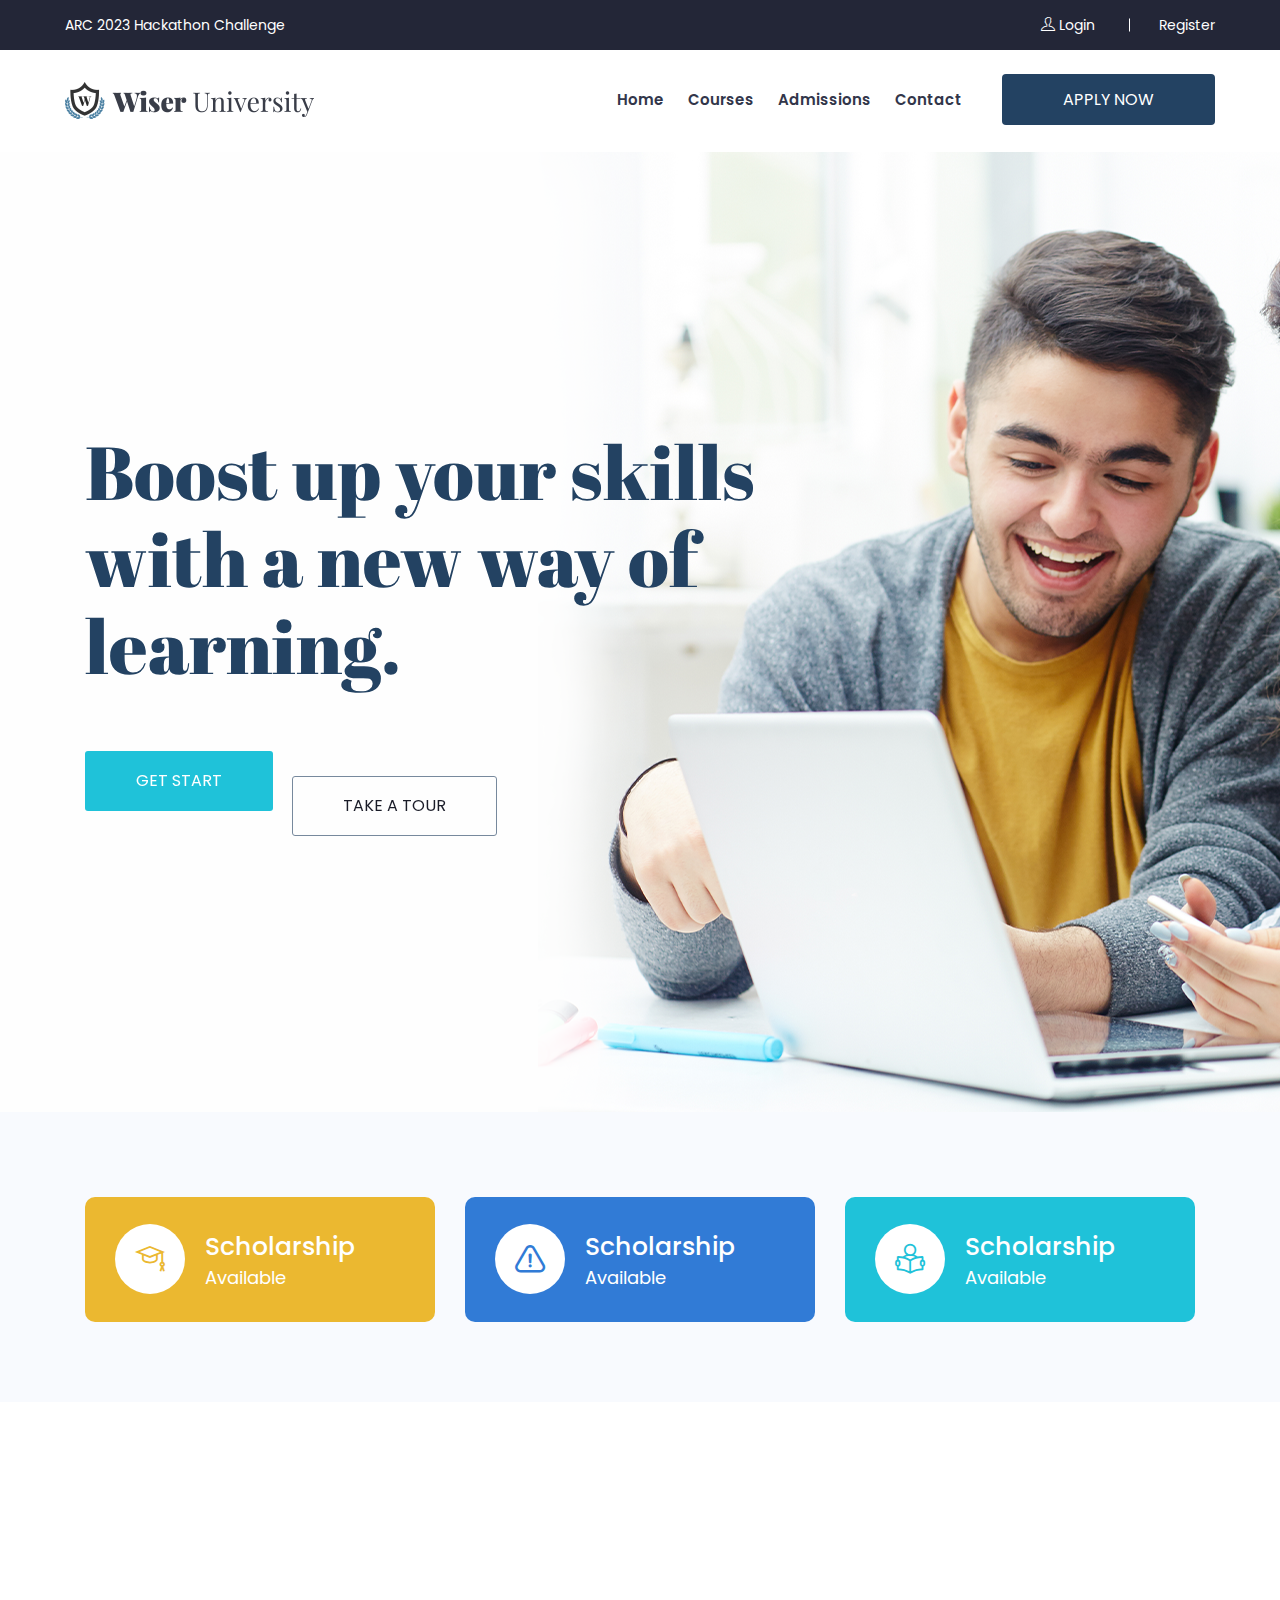
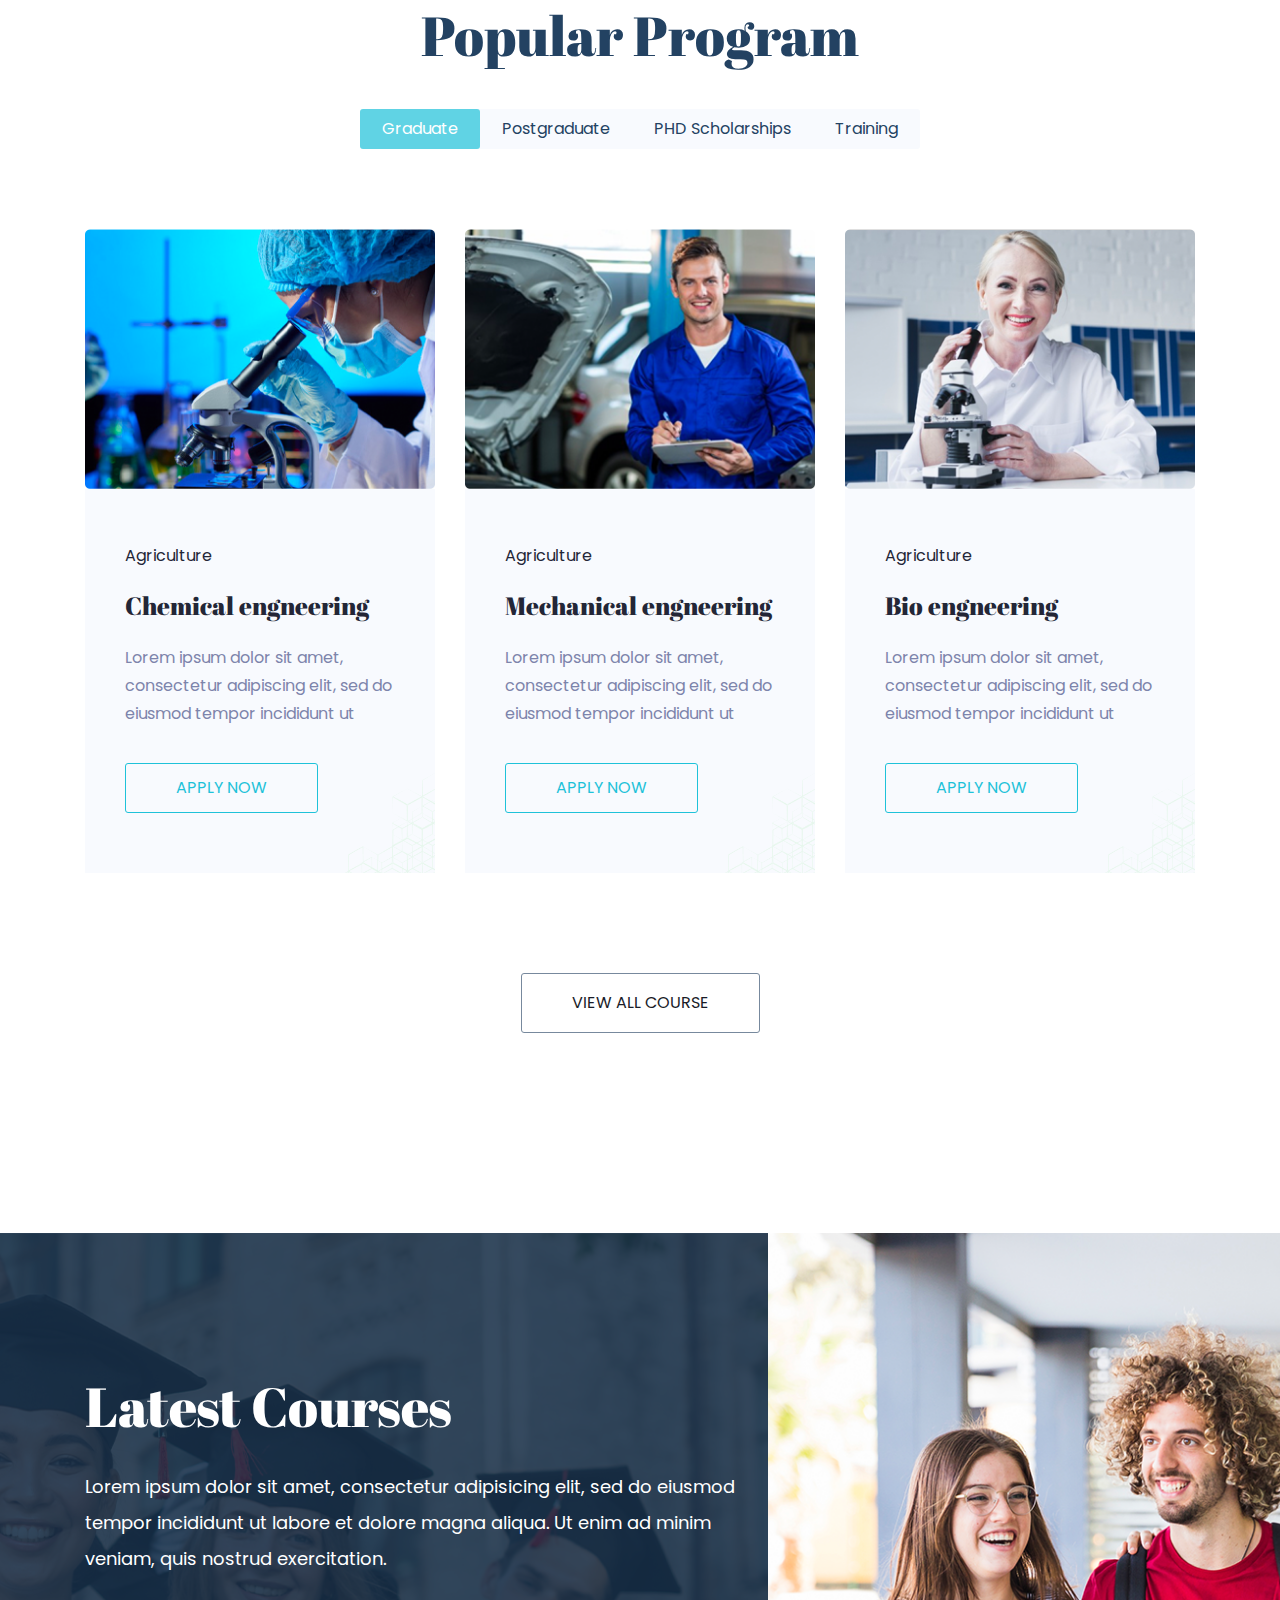
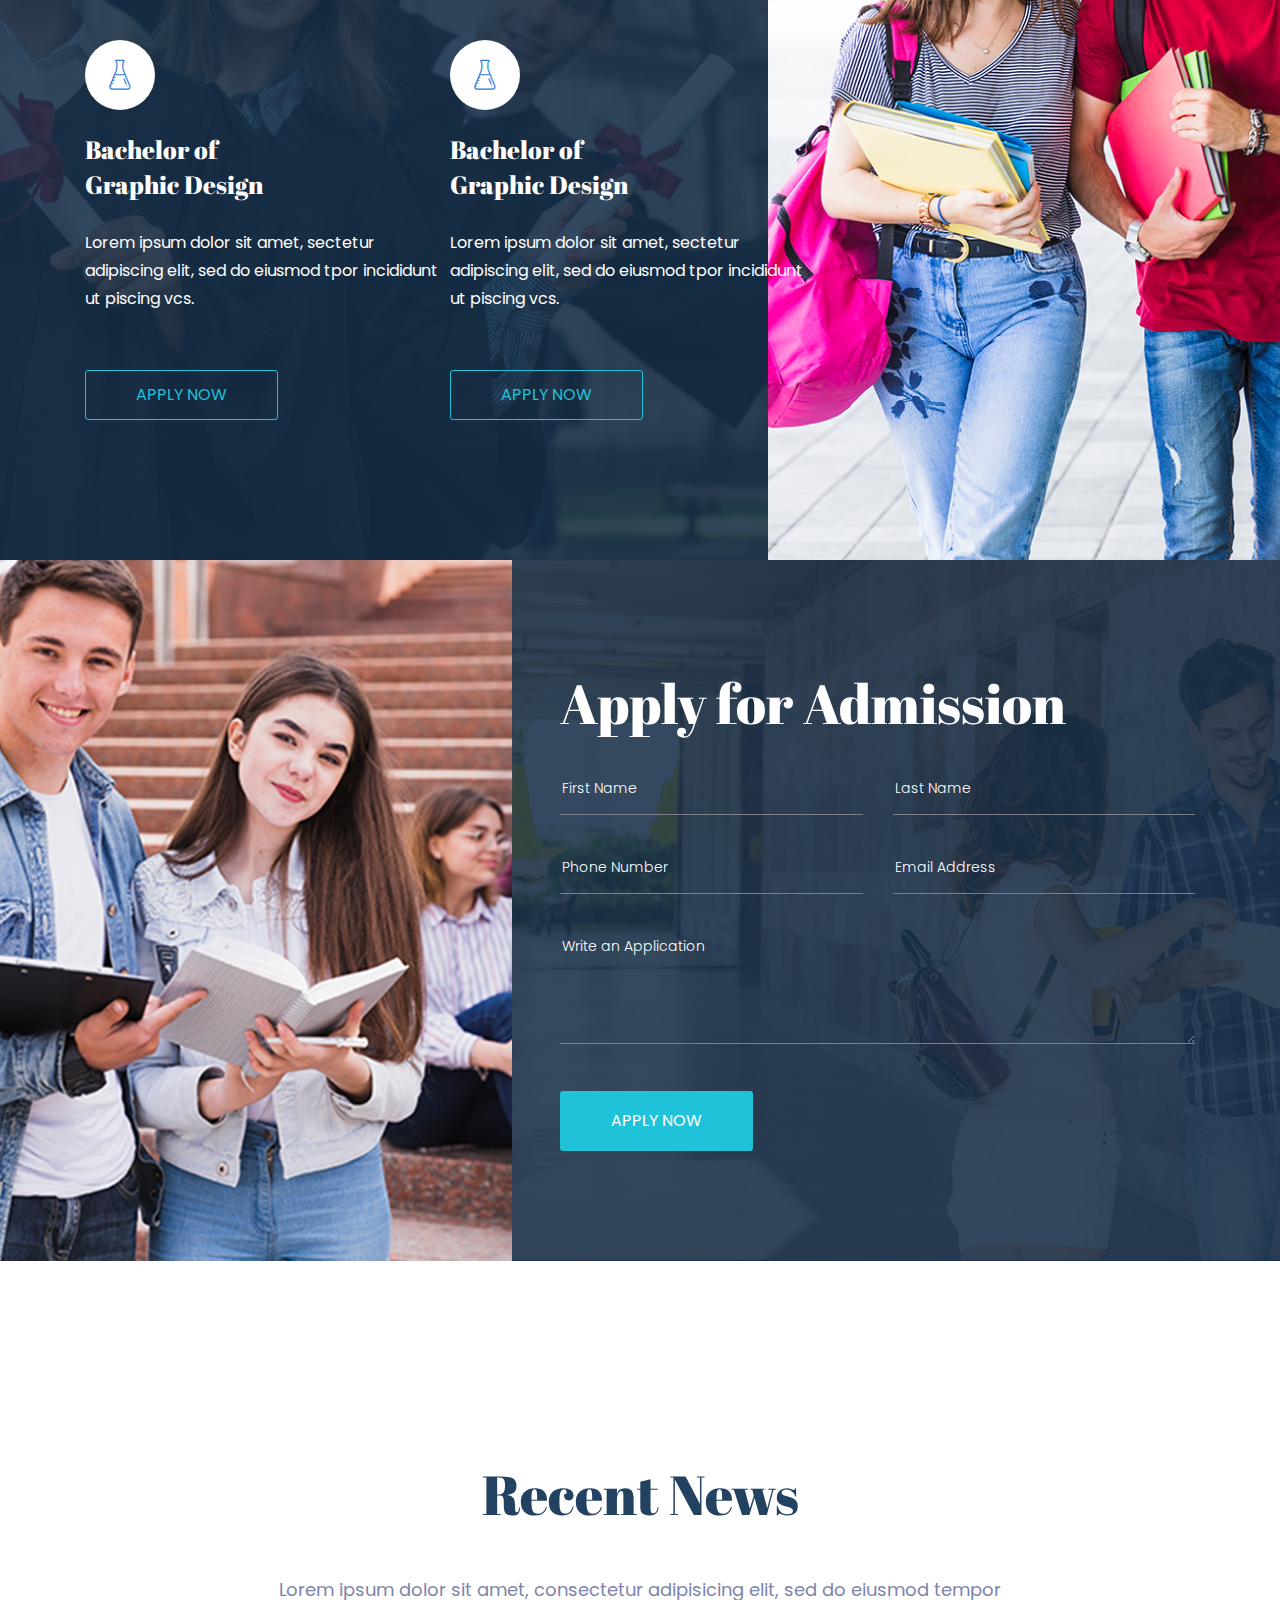
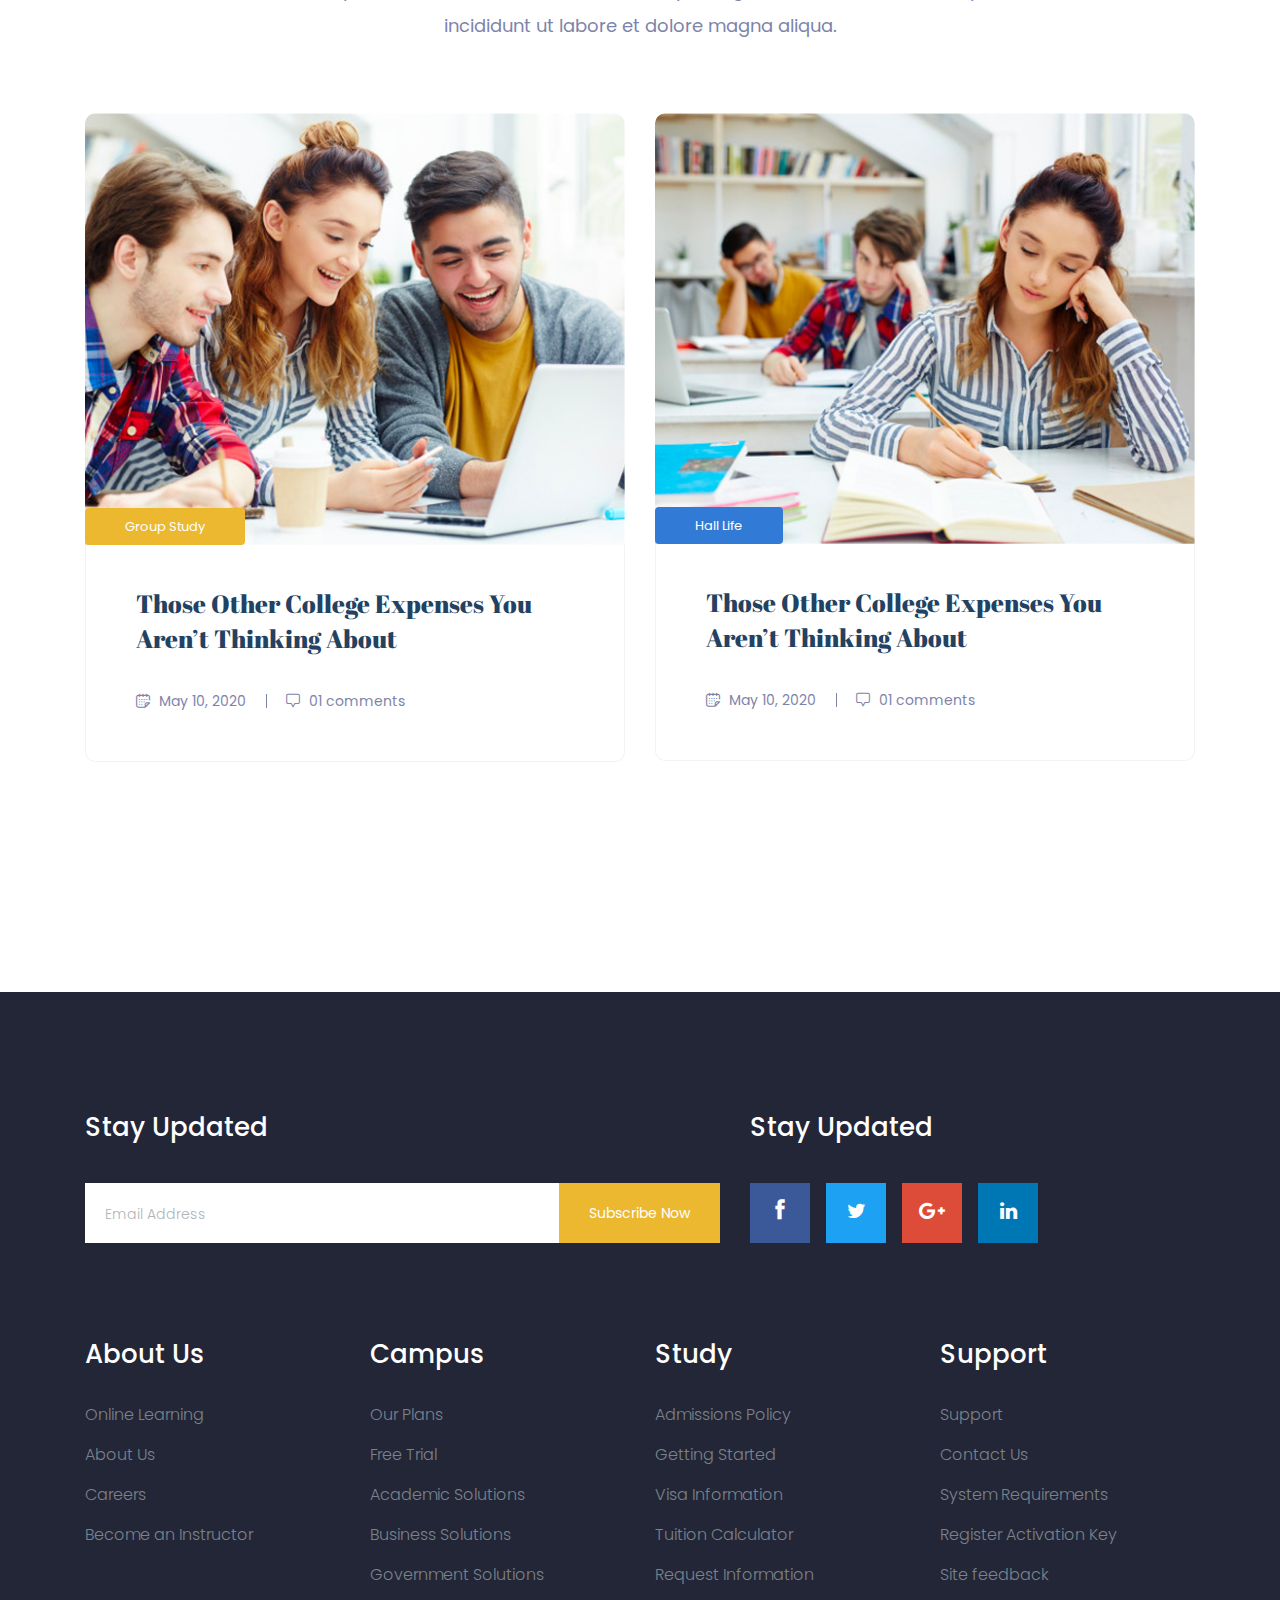
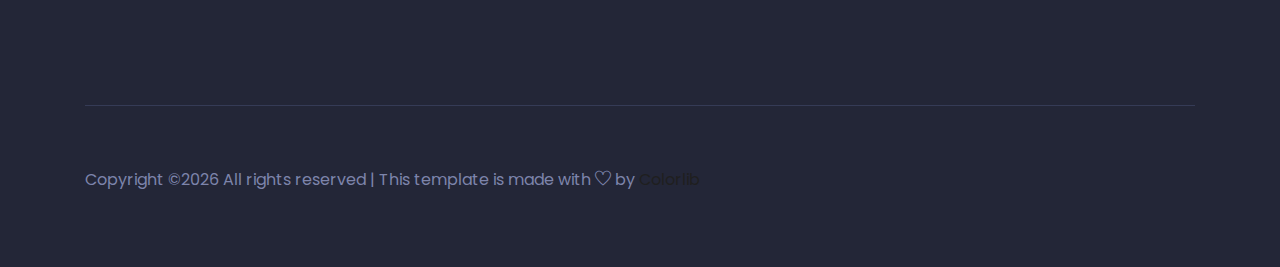
==== commit f452f1c1: "Editing" ====
--- a/index.html
+++ b/index.html
@@ -41,7 +41,7 @@
                         <div class="col-lg-12">
                             <div class="header_top_wrap d-flex justify-content-between align-items-center">
                                 <div class="text_wrap">
-                                    <p><span>+880166 253 232</span> <span>info@domain.com</span></p>
+                                    <p><span>ARC 2023 Hackathon Challenge</span></p>
                                 </div>
                                 <div class="text_wrap">
                                     <p><a href="#"> <i class="ti-user"></i>  Login</a> <a href="#">Register</a></p>
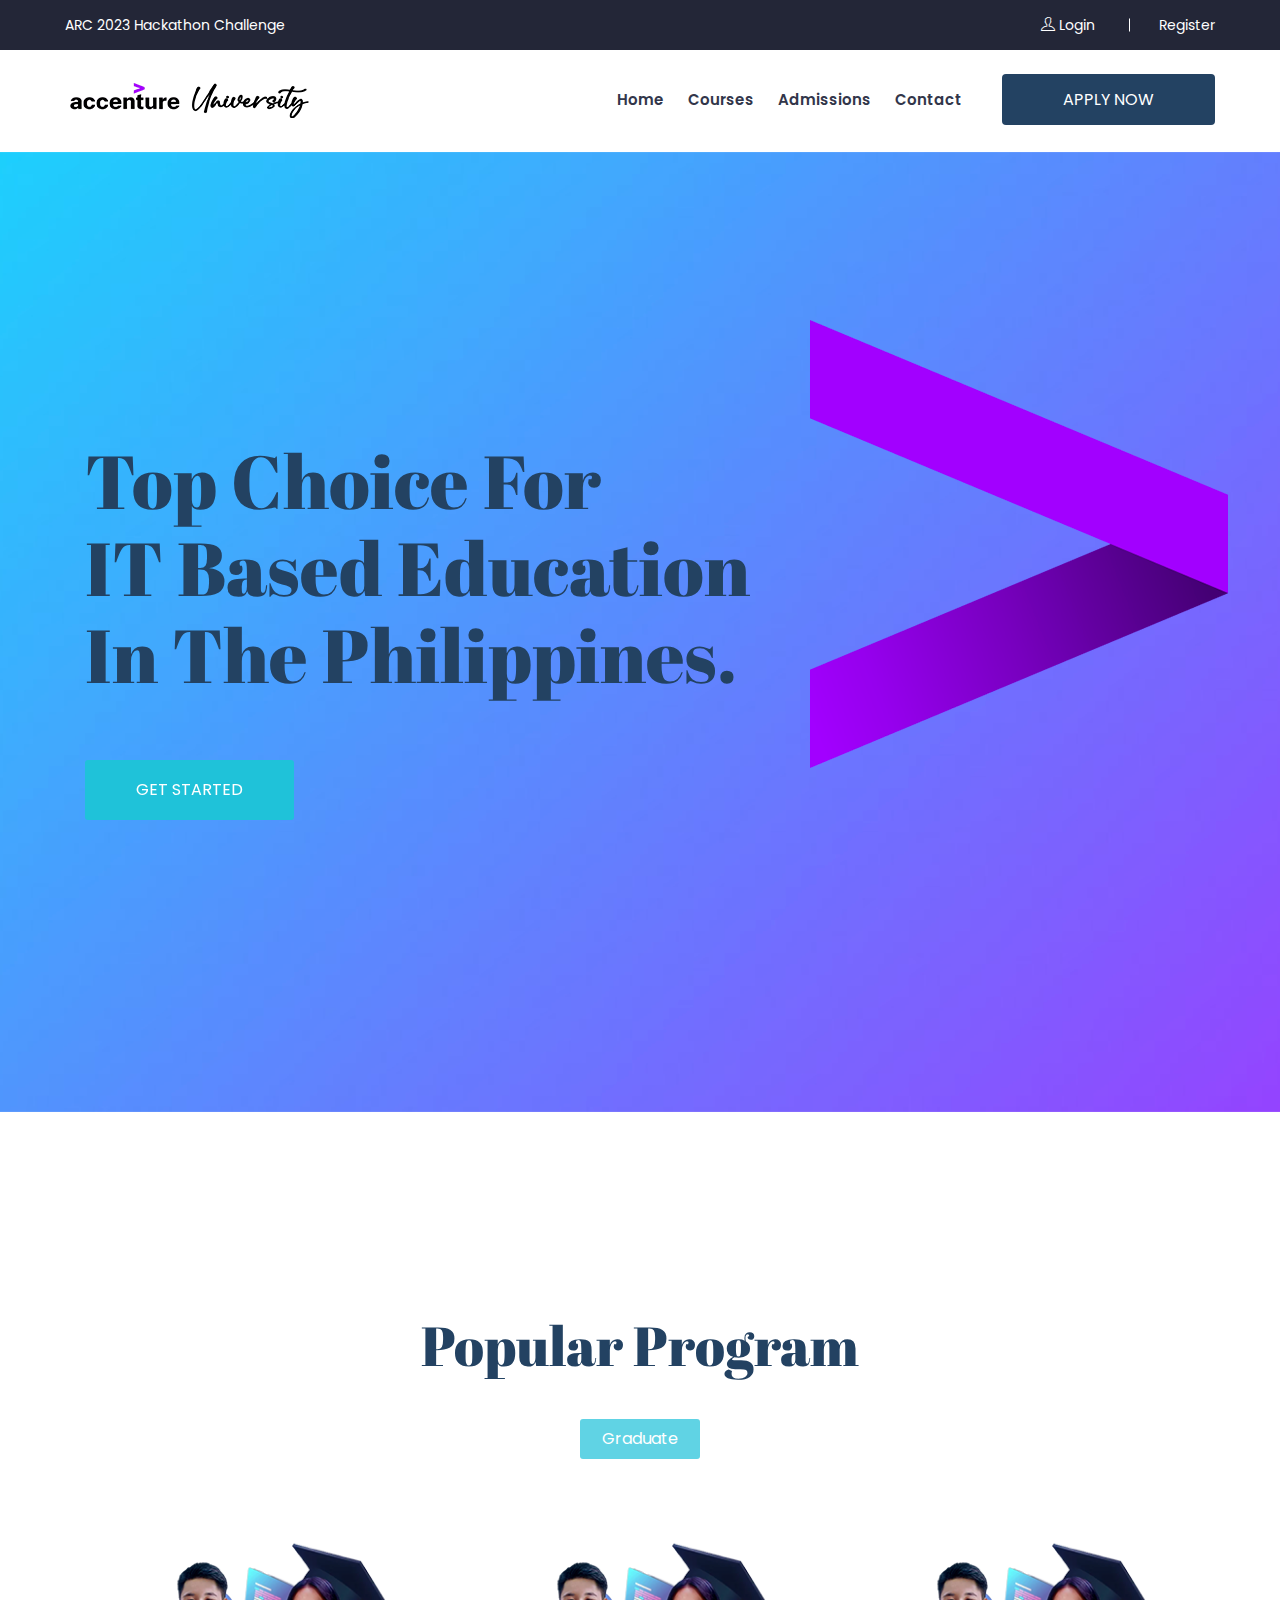
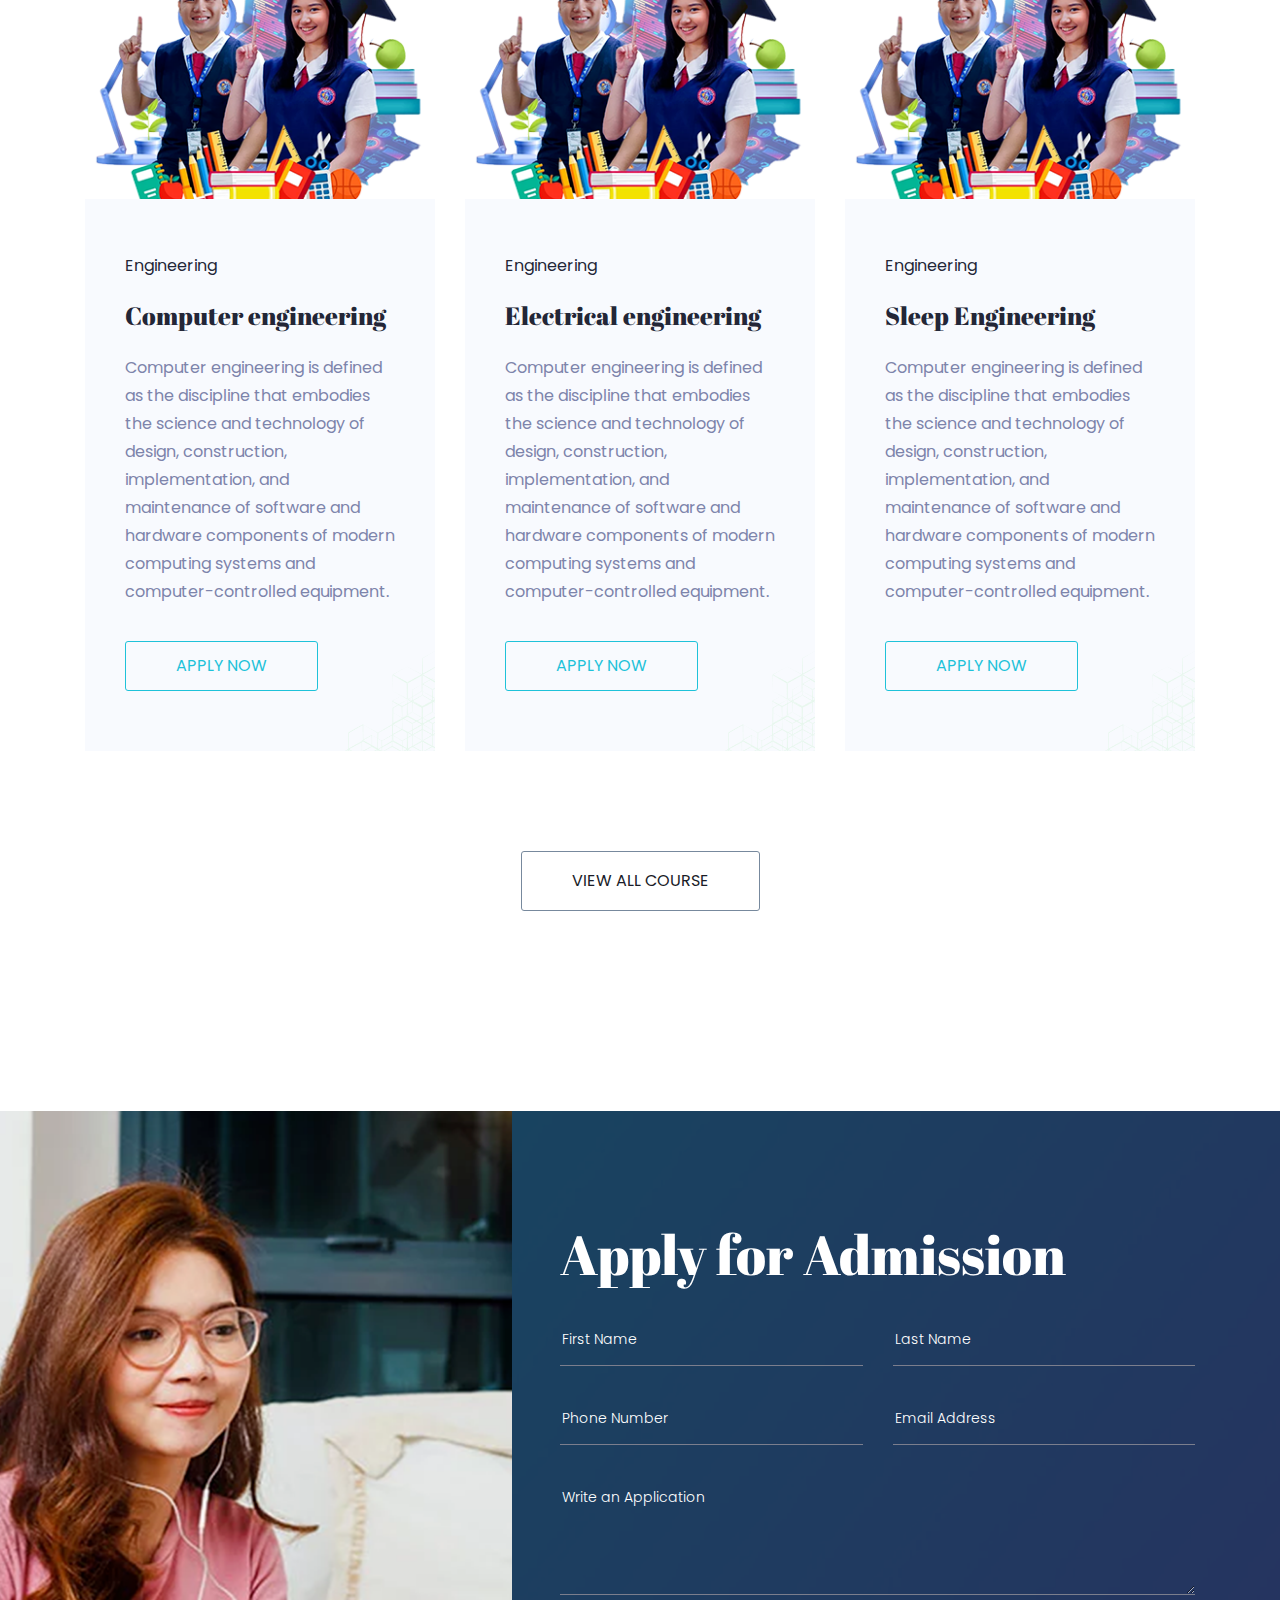
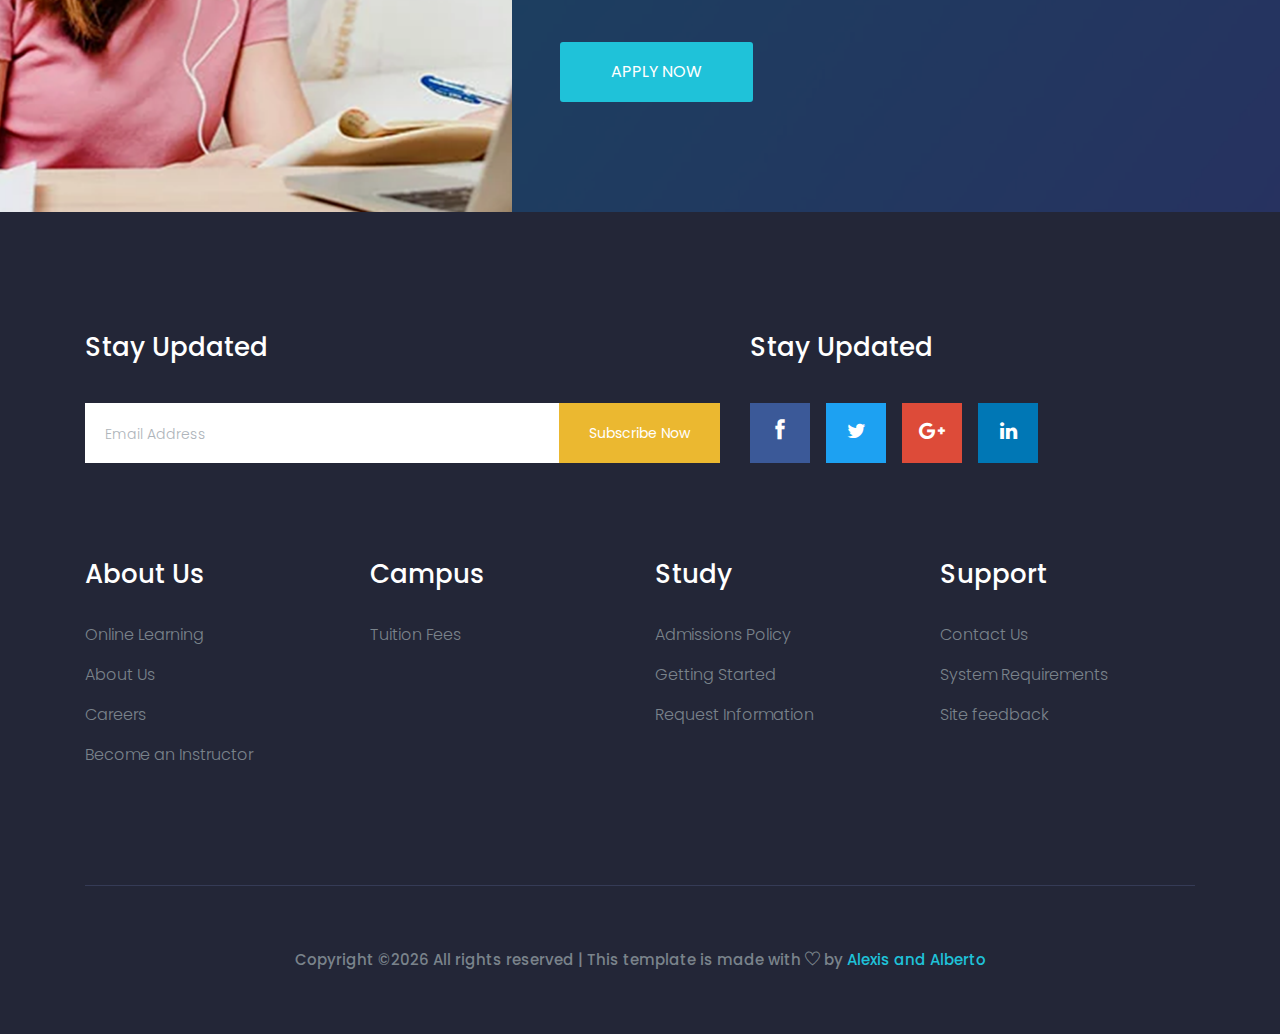
==== commit 44999cb8: "Final stages of development" ====
--- a/index.html
+++ b/index.html
@@ -100,11 +100,10 @@
                     <div class="row">
                         <div class="col-xl-12">
                             <div class="slider_text ">
-                                <h3>Boost up your skills <br>
-                                    with a new way of <br>
-                                    learning.</h3>
-                                <a href="#" class="boxed-btn3">Get Start</a>
-                                <a href="#" class="boxed-btn4">Take a tour</a>
+                                <h3>Top Choice For<br>
+                                    IT Based Education<br>
+                                    In The Philippines.</h3>
+                                <a href="#" class="boxed-btn3">Get Started</a>
                             </div>
                         </div>
                     </div>
@@ -117,11 +116,10 @@
                     <div class="row">
                         <div class="col-xl-12">
                             <div class="slider_text ">
-                                <h3>Boost up your skills <br>
-                                    with a new way of <br>
-                                    learning.</h3>
-                                <a href="#" class="boxed-btn3">Get Start</a>
-                                <a href="#" class="boxed-btn4">Take a tour</a>
+                                <h3>Top Choice For<br>
+                                    IT Based Education<br>
+                                    In The Philippines.</h3>
+                                <a href="#" class="boxed-btn3">Get Started</a>
                             </div>
                         </div>
                     </div>
@@ -134,11 +132,10 @@
                     <div class="row">
                         <div class="col-xl-12">
                             <div class="slider_text ">
-                                <h3>Boost up your skills <br>
-                                    with a new way of <br>
-                                    learning.</h3>
-                                <a href="#" class="boxed-btn3">Get Start</a>
-                                <a href="#" class="boxed-btn4">Take a tour</a>
+                                <h3>Top Choice For<br>
+                                    IT Based Education<br>
+                                    In The Philippines.</h3>
+                                <a href="#" class="boxed-btn3">Get Started</a>
                             </div>
                         </div>
                     </div>
@@ -148,48 +145,6 @@
         </div>
     </div>
     <!-- slider_area_end -->
-
-    <!-- service_area_start  -->
-    <div class="service_area gray_bg">
-        <div class="container">
-            <div class="row justify-content-center ">
-                <div class="col-lg-4 col-md-6">
-                    <div class="single_service d-flex align-items-center ">
-                        <div class="icon">
-                            <i class="flaticon-school"></i>
-                        </div>
-                        <div class="service_info">
-                            <h4>Scholarship</h4>
-                            <p>Available</p>
-                        </div>
-                    </div>
-                </div>
-                <div class="col-lg-4 col-md-6">
-                    <div class="single_service d-flex align-items-center ">
-                        <div class="icon">
-                            <i class="flaticon-error"></i>
-                        </div>
-                        <div class="service_info">
-                            <h4>Scholarship</h4>
-                            <p>Available</p>
-                        </div>
-                    </div>
-                </div>
-                <div class="col-lg-4 col-md-6">
-                    <div class="single_service d-flex align-items-center ">
-                        <div class="icon">
-                            <i class="flaticon-book"></i>
-                        </div>
-                        <div class="service_info">
-                            <h4>Scholarship</h4>
-                            <p>Available</p>
-                        </div>
-                    </div>
-                </div>
-            </div>
-        </div>
-    </div>
-    <!--/ service_area_start  -->
 
     <!-- popular_program_area_start  -->
     <div class="popular_program_area section__padding">
@@ -205,10 +160,7 @@
                 <div class="col-lg-12">
                     <nav class="custom_tabs text-center">
                         <div class="nav" id="nav-tab" role="tablist">
-                            <a class="nav-item nav-link active" id="nav-home-tab" data-toggle="tab" href="#nav-home" role="tab" aria-controls="nav-home" aria-selected="true">Graduate                                </a>
-                            <a class="nav-item nav-link" id="nav-profile-tab" data-toggle="tab" href="#nav-profile" role="tab" aria-controls="nav-profile" aria-selected="false">Postgraduate </a>
-                            <a class="nav-item nav-link" id="nav-contact-tab" data-toggle="tab" href="#nav-contact" role="tab" aria-controls="nav-contact" aria-selected="false">PHD Scholarships</a>
-                            <a class="nav-item nav-link" id="nav-contact-tab" data-toggle="tab" href="#nav-contact2" role="tab" aria-controls="nav-contact" aria-selected="false">Training</a>
+                            <a class="nav-item nav-link active" id="nav-home-tab" data-toggle="tab" href="#nav-home" role="tab" aria-controls="nav-home" aria-selected="true">Graduate</a>
                         </div>
                     </nav>
                 </div>
@@ -222,9 +174,9 @@
                                     <img src="img/program/1.png" alt="">
                                 </div>
                                 <div class="program__content">
-                                    <span>Agriculture</span>
-                                    <h4>Chemical engneering</h4>
-                                    <p>Lorem ipsum dolor sit amet, consectetur adipiscing elit, sed do eiusmod tempor incididunt ut</p>
+                                    <span>Engineering</span>
+                                    <h4>Computer engineering</h4>
+                                    <p>Computer engineering is defined as the discipline that embodies the science and technology of design, construction, implementation, and maintenance of software and hardware components of modern computing systems and computer-controlled equipment.</p>
                                     <a href="#" class="boxed-btn5">Apply NOw</a>
                                 </div>
                             </div>
@@ -235,9 +187,9 @@
                                     <img src="img/program/2.png" alt="">
                                 </div>
                                 <div class="program__content">
-                                    <span>Agriculture</span>
-                                    <h4>Mechanical engneering</h4>
-                                    <p>Lorem ipsum dolor sit amet, consectetur adipiscing elit, sed do eiusmod tempor incididunt ut</p>
+                                    <span>Engineering</span>
+                                    <h4>Electrical engineering</h4>
+                                    <p>Computer engineering is defined as the discipline that embodies the science and technology of design, construction, implementation, and maintenance of software and hardware components of modern computing systems and computer-controlled equipment.</p>
                                     <a href="#" class="boxed-btn5">Apply NOw</a>
                                 </div>
                             </div>
@@ -248,9 +200,9 @@
                                     <img src="img/program/3.png" alt="">
                                 </div>
                                 <div class="program__content">
-                                    <span>Agriculture</span>
-                                    <h4>Bio engneering</h4>
-                                    <p>Lorem ipsum dolor sit amet, consectetur adipiscing elit, sed do eiusmod tempor incididunt ut</p>
+                                    <span>Engineering</span>
+                                    <h4>Sleep Engineering</h4>
+                                    <p>Computer engineering is defined as the discipline that embodies the science and technology of design, construction, implementation, and maintenance of software and hardware components of modern computing systems and computer-controlled equipment.</p>
                                     <a href="#" class="boxed-btn5">Apply NOw</a>
                                 </div>
                             </div>
@@ -398,45 +350,6 @@
         </div>
     </div>
     <!-- popular_program_area_end -->
-
-    <!-- latest_coures_area_start  -->
-    <div class="latest_coures_area">
-        <div class="latest_coures_inner">
-            <div class="container">
-                <div class="row">
-                    <div class="col-lg-8">
-                        <div class="coures_info">
-                            <div class="section_title white_text">
-                                <h3>Latest Courses</h3>
-                                <p>Lorem ipsum dolor sit amet, consectetur adipisicing elit, sed do eiusmod <br> tempor incididunt ut labore et dolore magna aliqua. Ut enim ad minim <br> veniam, quis nostrud exercitation.</p>
-                            </div>
-                            <div class="coures_wrap d-flex">
-                                <div class="single_wrap">
-                                    <div class="icon">
-                                        <i class="flaticon-lab"></i>
-                                    </div>
-                                    <h4>Bachelor of <br>
-                                        Graphic Design</h4>
-                                        <p>Lorem ipsum dolor sit amet, sectetur adipiscing elit, sed do eiusmod tpor incididunt ut piscing vcs.</p>
-                                        <a href="#" class="boxed-btn5">Apply NOw</a>
-                                </div>
-                                <div class="single_wrap">
-                                    <div class="icon">
-                                        <i class="flaticon-lab"></i>
-                                    </div>
-                                    <h4>Bachelor of <br>
-                                        Graphic Design</h4>
-                                        <p>Lorem ipsum dolor sit amet, sectetur adipiscing elit, sed do eiusmod tpor incididunt ut piscing vcs.</p>
-                                        <a href="#" class="boxed-btn5">Apply NOw</a>
-                                </div>
-                            </div>
-                        </div>
-                    </div>
-                </div>
-            </div>
-        </div>
-    </div>
-    <!--/ latest_coures_area_end -->
     <!-- latest_coures_area_start  -->
     <div data-scroll-index='1' class="admission_area">
         <div class="admission_inner">
@@ -487,59 +400,6 @@
     </div>
     <!--/ latest_coures_area_end -->
 
-
-    <!-- recent_news_area_start  -->
-    <div class="recent_news_area section__padding">
-        <div class="container">
-            <div class="row justify-content-center">
-                <div class="col-lg-8 col-md-10">
-                    <div class="section_title text-center mb-70">
-                        <h3 class="mb-45">Recent News</h3>
-                        <p>Lorem ipsum dolor sit amet, consectetur adipisicing elit, sed do eiusmod tempor incididunt ut labore et dolore magna aliqua.</p>
-                    </div>
-                </div>
-            </div>
-            <div class="row">
-                <div class="col-md-6">
-                    <div class="single__news">
-                        <div class="thumb">
-                                <img src="img/news/1.png" alt="">
-                            </a>
-                            <span class="badge">Group Study</span>
-                        </div>
-                        <div class="news_info">
-                                <h4>Those Other College Expenses You
-                                    Aren’t Thinking About</h4>
-                            </a>
-                            <p class="d-flex align-items-center"> <span><i class="flaticon-calendar-1"></i> May 10, 2020</span> 
-                            
-                            <span> <i class="flaticon-comment"></i> 01 comments</span>
-                            </p>
-                        </div>
-                    </div>
-                </div>
-                <div class="col-md-6">
-                    <div class="single__news">
-                        <div class="thumb">
-                                <img src="img/news/2.png" alt="">
-                            </a>
-                            <span class="badge bandge_2">Hall Life</span>
-                        </div>
-                        <div class="news_info">
-                                <h4>Those Other College Expenses You
-                                    Aren’t Thinking About</h4>
-                            </a>
-                            <p class="d-flex align-items-center"> <span><i class="flaticon-calendar-1"></i> May 10, 2020</span> 
-                            
-                            <span> <i class="flaticon-comment"></i> 01 comments</span>
-                            </p>
-                        </div>
-                    </div>
-                </div>
-            </div>
-        </div>
-    </div>
-    <!-- recent_news_area_end  -->
 
     <!-- footer start -->
     <footer class="footer">
@@ -612,11 +472,7 @@
                                 Campus
                             </h3>
                             <ul>
-                                <li><a href="#">Our Plans</a></li>
-                                <li><a href="#">Free Trial</a></li>
-                                <li><a href="#">Academic Solutions</a></li>
-                                <li><a href="#">Business Solutions</a></li>
-                                <li><a href="#">Government Solutions</a></li>
+                                <li><a href="#">Tuition Fees</a></li>
                             </ul>
                         </div>
                     </div>
@@ -628,8 +484,6 @@
                             <ul>
                                 <li><a href="#">Admissions Policy</a></li>
                                 <li><a href="#">Getting Started</a></li>
-                                <li><a href="#">Visa Information</a></li>
-                                <li><a href="#">Tuition Calculator</a></li>
                                 <li><a href="#">Request Information</a></li>
                             </ul>
                         </div>
@@ -640,10 +494,8 @@
                                 Support
                             </h3>
                             <ul>
-                                <li><a href="#">Support</a></li>
                                 <li><a href="#">Contact Us</a></li>
                                 <li><a href="#">System Requirements</a></li>
-                                <li><a href="#">Register Activation Key</a></li>
                                 <li><a href="#">Site feedback</a></li>
                             </ul>
                         </div>
@@ -657,9 +509,7 @@
                 <div class="row">
                     <div class="col-xl-12">
                         <p class="copy_right text-center">
-                            <p><!-- Link back to Colorlib can't be removed. Template is licensed under CC BY 3.0. -->
-  Copyright &copy;<script>document.write(new Date().getFullYear());</script> All rights reserved | This template is made with <i class="ti-heart" aria-hidden="true"></i> by <a href="https://colorlib.com" target="_blank">Colorlib</a>
-  <!-- Link back to Colorlib can't be removed. Template is licensed under CC BY 3.0. --></p>
+  Copyright &copy;<script>document.write(new Date().getFullYear());</script> All rights reserved | This template is made with <i class="ti-heart" aria-hidden="true"></i> by <a href="https://github.com/alexisvalentino" target="_blank"> Alexis and Alberto</a>
                         </p>
                     </div>
                 </div>
